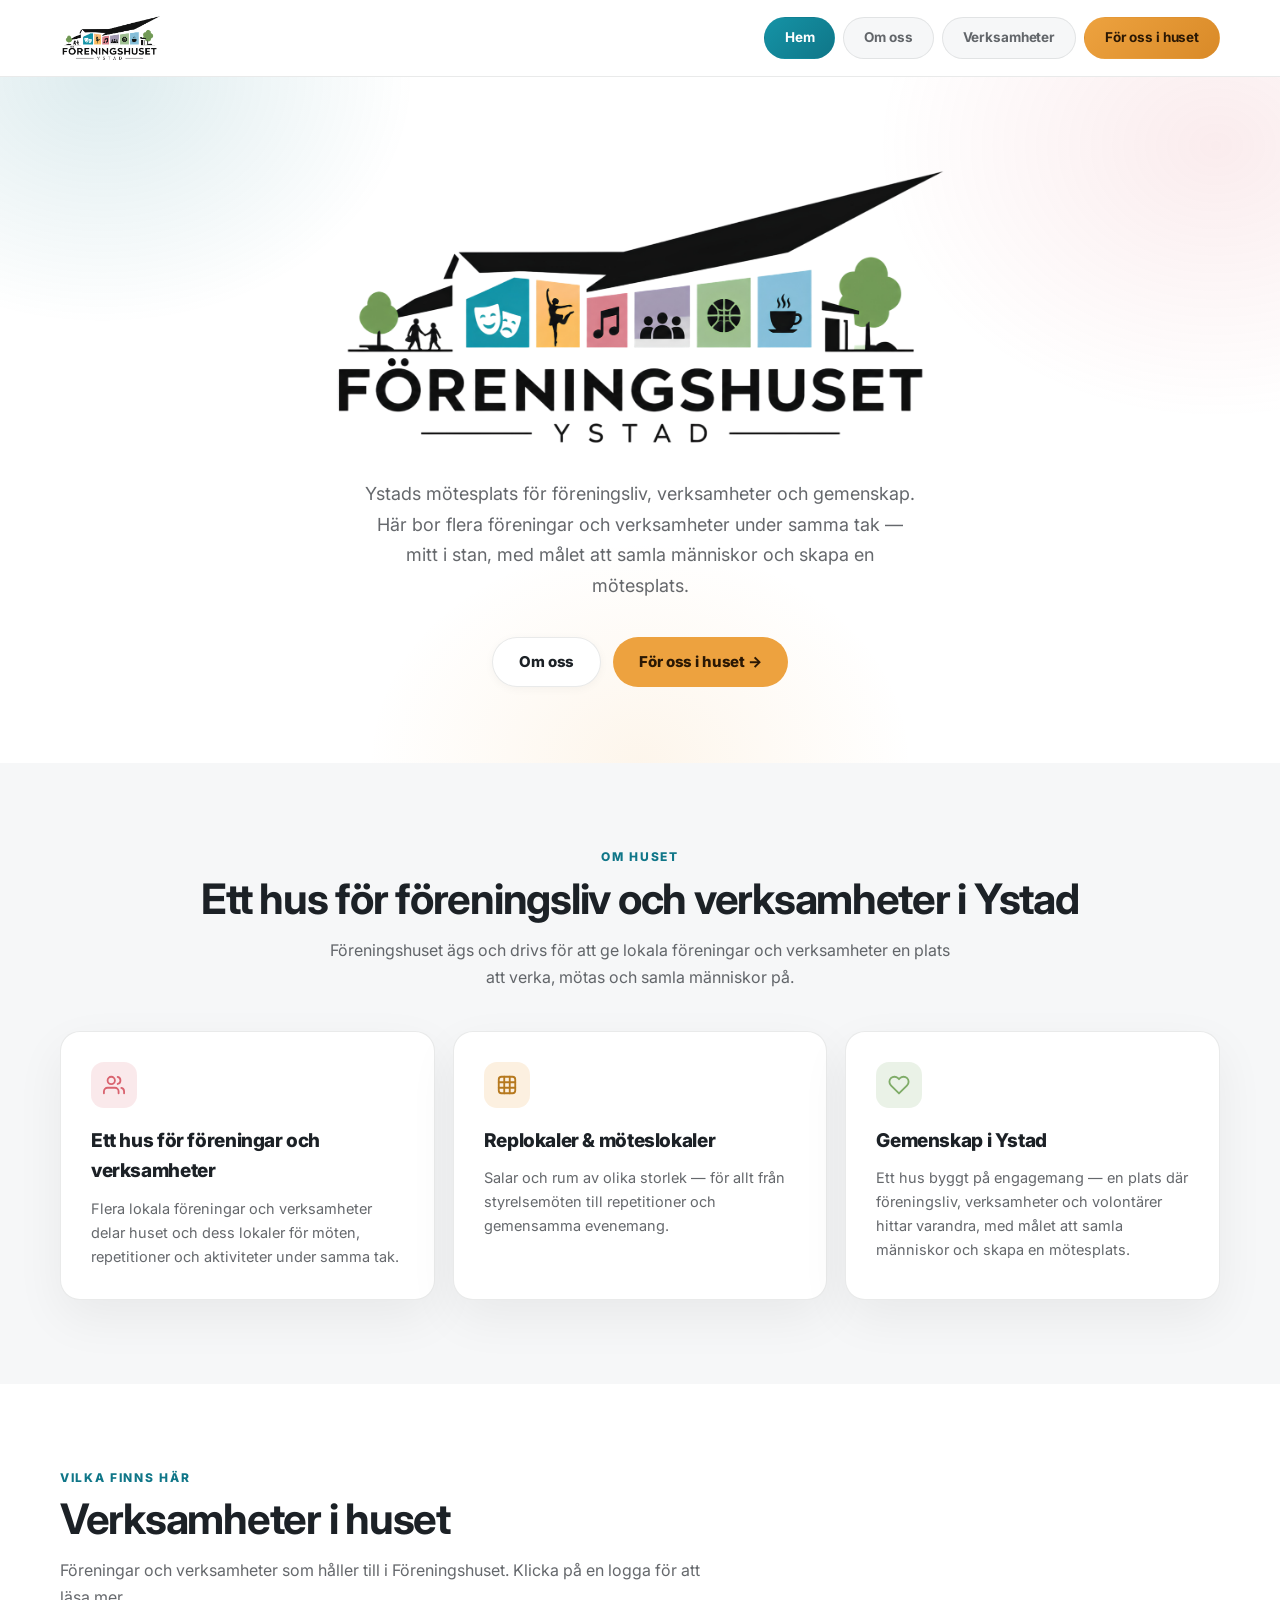
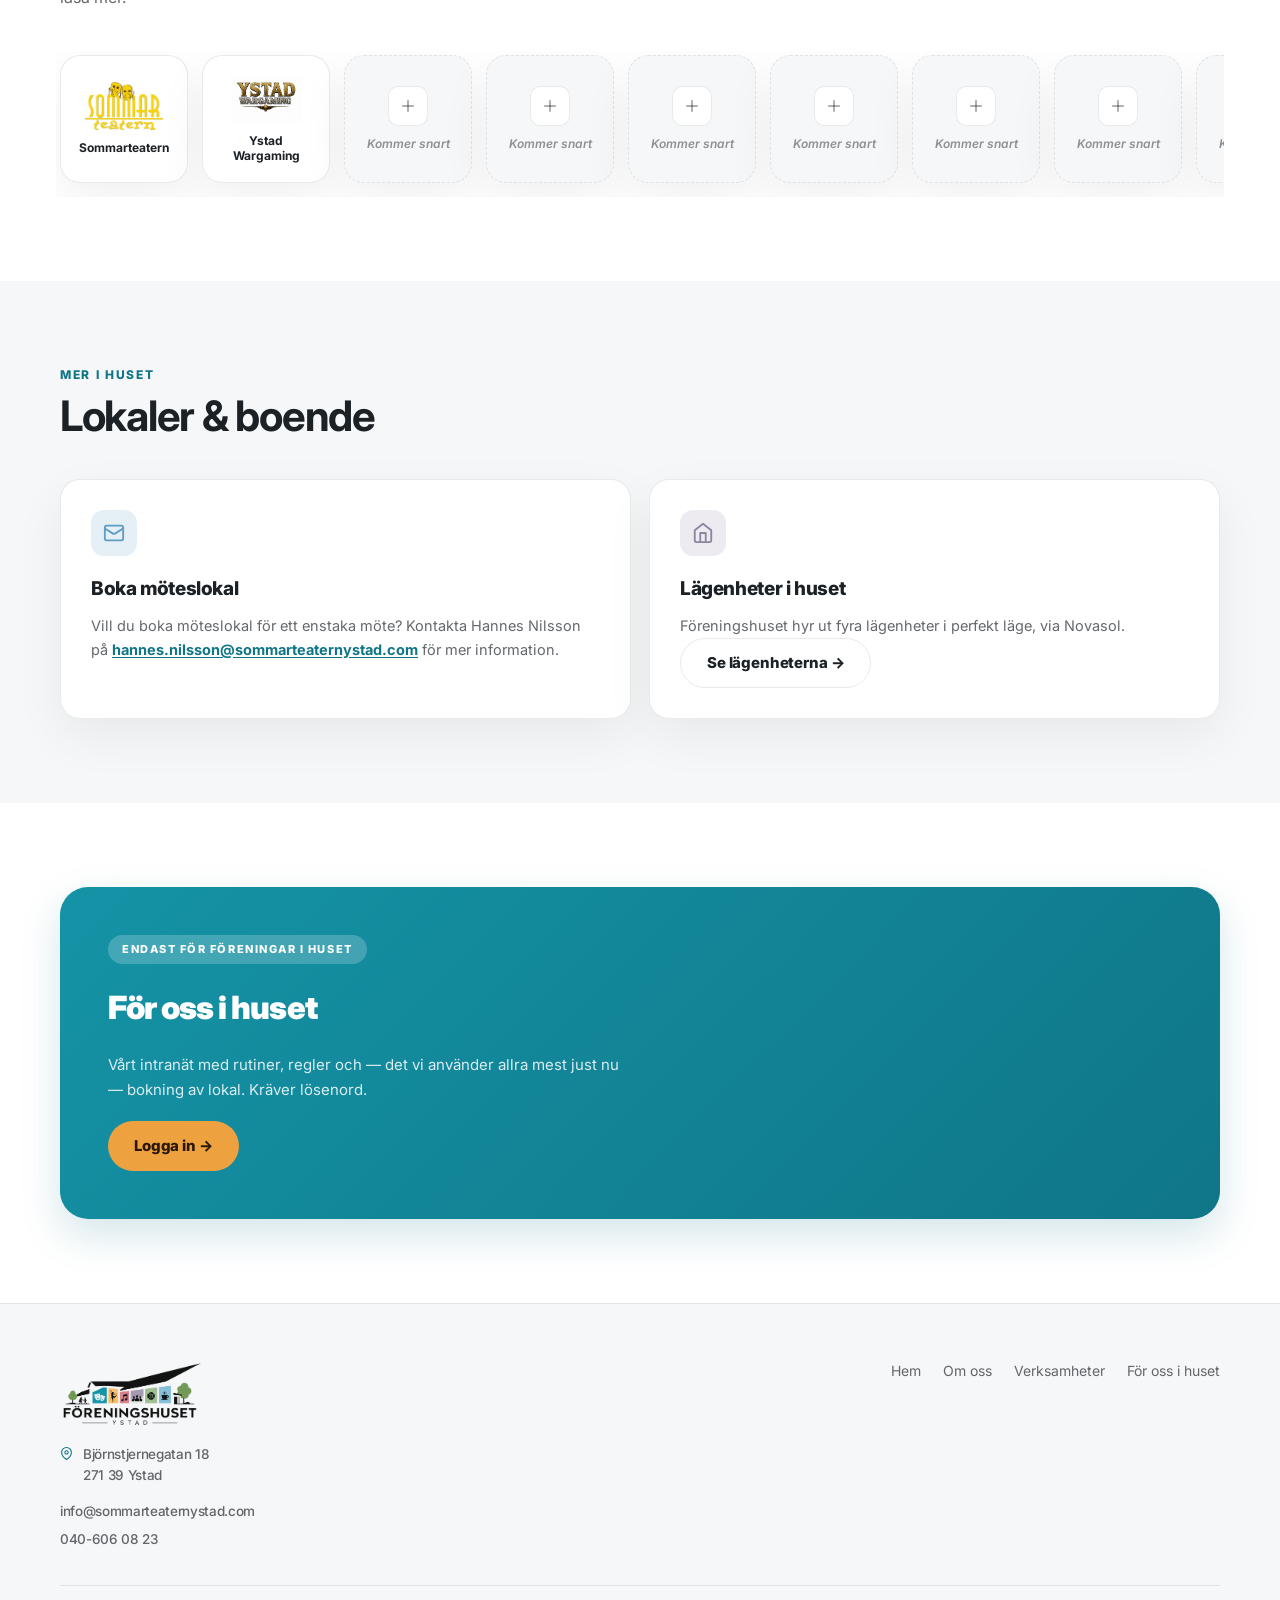
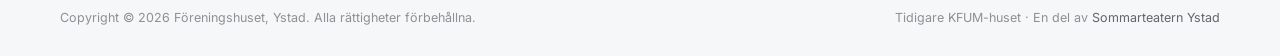
==== index.html @ d7b728ca "Lägg till sektion för möteslokaler och lägenheter på startsidan Ny sektion "Lokaler & boende" direkt" ====
<!DOCTYPE html>
<html lang="sv">
<head>
  <meta charset="UTF-8">
  <meta name="viewport" content="width=device-width, initial-scale=1.0">
  <title>Föreningshuset — Ystad</title>
  <meta name="description" content="Föreningshuset i Ystad — mötesplats för föreningsliv, verksamheter och gemenskap.">
  <link rel="preconnect" href="https://fonts.googleapis.com">
  <link rel="preconnect" href="https://fonts.gstatic.com" crossorigin>
  <link href="https://fonts.googleapis.com/css2?family=Inter:ital,opsz,wght@0,14..32,300..900;1,14..32,300..900&display=swap" rel="stylesheet">
  <link rel="stylesheet" href="css/style.css?v=3">
</head>
<body>

  <!-- ═══ NAV ═══ -->
  <header class="site-nav">
    <div class="container site-nav-inner">
      <a href="/" class="nav-brand">
        <span class="brand-logo-plate"><img src="images/logo.png" alt="Föreningshuset Ystad" class="brand-logo"></span>
      </a>
      <nav class="nav-pills-row" aria-label="Huvudnavigation">
        <a href="/" class="nav-pill is-active">Hem</a>
        <a href="om-oss.html" class="nav-pill">Om oss</a>
        <a href="verksamheter.html" class="nav-pill">Verksamheter</a>
        <a href="for-oss-i-huset.html" class="nav-pill nav-pill--cta">För oss i huset</a>
      </nav>
    </div>
  </header>

  <!-- ═══ HERO ═══ -->
  <section class="hero-section">
    <div class="container hero-content">
      <h1 class="visually-hidden">Föreningshuset Ystad</h1>
      <div class="hero-logo-wrap">
        <img src="images/logo.png" alt="Föreningshuset Ystad" class="hero-logo-img">
      </div>
      <p class="hero-lede">Ystads mötesplats för föreningsliv, verksamheter och gemenskap. Här bor flera föreningar och verksamheter under samma tak — mitt i stan, med målet att samla människor och skapa en mötesplats.</p>
      <div class="hero-actions">
        <a href="om-oss.html" class="btn btn-ghost">Om oss</a>
        <a href="for-oss-i-huset.html" class="btn btn-amber">För oss i huset →</a>
      </div>
    </div>
  </section>

  <!-- ═══ VAD ÄR FÖRENINGSHUSET ═══ -->
  <section class="section on-soft">
    <div class="container">
      <header class="section-head center">
        <p class="section-kicker">Om huset</p>
        <h2>Ett hus för föreningsliv och verksamheter i Ystad</h2>
        <p class="section-lede" style="margin-left:auto; margin-right:auto;">Föreningshuset ägs och drivs för att ge lokala föreningar och verksamheter en plats att verka, mötas och samla människor på.</p>
      </header>

      <div class="card-grid">
        <article class="card">
          <div class="card-icon card-icon--coral">
            <svg width="22" height="22" viewBox="0 0 24 24" fill="none" stroke="currentColor" stroke-width="2" stroke-linecap="round" stroke-linejoin="round" aria-hidden="true"><path d="M17 21v-2a4 4 0 0 0-4-4H5a4 4 0 0 0-4 4v2"/><circle cx="9" cy="7" r="4"/><path d="M23 21v-2a4 4 0 0 0-3-3.87"/><path d="M16 3.13a4 4 0 0 1 0 7.75"/></svg>
          </div>
          <h3>Ett hus för föreningar och verksamheter</h3>
          <p>Flera lokala föreningar och verksamheter delar huset och dess lokaler för möten, repetitioner och aktiviteter under samma tak.</p>
        </article>

        <article class="card">
          <div class="card-icon card-icon--orange">
            <svg width="22" height="22" viewBox="0 0 24 24" fill="none" stroke="currentColor" stroke-width="2" stroke-linecap="round" stroke-linejoin="round" aria-hidden="true"><rect x="3" y="3" width="18" height="18" rx="3"/><path d="M9 3v18M15 3v18M3 9h18M3 15h18"/></svg>
          </div>
          <h3>Replokaler &amp; möteslokaler</h3>
          <p>Salar och rum av olika storlek — för allt från styrelsemöten till repetitioner och gemensamma evenemang.</p>
        </article>

        <article class="card">
          <div class="card-icon card-icon--green">
            <svg width="22" height="22" viewBox="0 0 24 24" fill="none" stroke="currentColor" stroke-width="2" stroke-linecap="round" stroke-linejoin="round" aria-hidden="true"><path d="M20.84 4.61a5.5 5.5 0 0 0-7.78 0L12 5.67l-1.06-1.06a5.5 5.5 0 0 0-7.78 7.78l1.06 1.06L12 21.23l7.78-7.78 1.06-1.06a5.5 5.5 0 0 0 0-7.78z"/></svg>
          </div>
          <h3>Gemenskap i Ystad</h3>
          <p>Ett hus byggt på engagemang — en plats där föreningsliv, verksamheter och volontärer hittar varandra, med målet att samla människor och skapa en mötesplats.</p>
        </article>
      </div>
    </div>
  </section>

  <!-- ═══ VERKSAMHETER I HUSET ═══ -->
  <section class="section">
    <div class="container">
      <header class="section-head">
        <p class="section-kicker">Vilka finns här</p>
        <h2>Verksamheter i huset</h2>
        <p class="section-lede">Föreningar och verksamheter som håller till i Föreningshuset. Klicka på en logga för att läsa mer.</p>
      </header>

      <div class="venue-shelf-scroll">
        <div class="venue-shelf-row">
          <a href="verksamheter.html" class="venue-card">
            <img src="images/venues/sommarteatern.png" alt="Sommarteatern Ystad">
            <span class="venue-card-name">Sommarteatern</span>
          </a>

          <a href="verksamheter.html" class="venue-card">
            <img src="images/venues/ystad-wargaming.jpg" alt="Ystad Wargaming">
            <span class="venue-card-name">Ystad Wargaming</span>
          </a>

        <div class="venue-card venue-card--placeholder" aria-hidden="true">
          <div class="venue-placeholder-icon">
            <svg width="18" height="18" viewBox="0 0 24 24" fill="none" stroke="currentColor" stroke-width="2" stroke-linecap="round" stroke-linejoin="round" aria-hidden="true"><line x1="12" y1="5" x2="12" y2="19"/><line x1="5" y1="12" x2="19" y2="12"/></svg>
          </div>
          <span class="venue-card-name">Kommer snart</span>
        </div>

        <div class="venue-card venue-card--placeholder" aria-hidden="true">
          <div class="venue-placeholder-icon">
            <svg width="18" height="18" viewBox="0 0 24 24" fill="none" stroke="currentColor" stroke-width="2" stroke-linecap="round" stroke-linejoin="round" aria-hidden="true"><line x1="12" y1="5" x2="12" y2="19"/><line x1="5" y1="12" x2="19" y2="12"/></svg>
          </div>
          <span class="venue-card-name">Kommer snart</span>
        </div>

        <div class="venue-card venue-card--placeholder" aria-hidden="true">
          <div class="venue-placeholder-icon">
            <svg width="18" height="18" viewBox="0 0 24 24" fill="none" stroke="currentColor" stroke-width="2" stroke-linecap="round" stroke-linejoin="round" aria-hidden="true"><line x1="12" y1="5" x2="12" y2="19"/><line x1="5" y1="12" x2="19" y2="12"/></svg>
          </div>
          <span class="venue-card-name">Kommer snart</span>
        </div>

        <div class="venue-card venue-card--placeholder" aria-hidden="true">
          <div class="venue-placeholder-icon">
            <svg width="18" height="18" viewBox="0 0 24 24" fill="none" stroke="currentColor" stroke-width="2" stroke-linecap="round" stroke-linejoin="round" aria-hidden="true"><line x1="12" y1="5" x2="12" y2="19"/><line x1="5" y1="12" x2="19" y2="12"/></svg>
          </div>
          <span class="venue-card-name">Kommer snart</span>
        </div>

        <div class="venue-card venue-card--placeholder" aria-hidden="true">
          <div class="venue-placeholder-icon">
            <svg width="18" height="18" viewBox="0 0 24 24" fill="none" stroke="currentColor" stroke-width="2" stroke-linecap="round" stroke-linejoin="round" aria-hidden="true"><line x1="12" y1="5" x2="12" y2="19"/><line x1="5" y1="12" x2="19" y2="12"/></svg>
          </div>
          <span class="venue-card-name">Kommer snart</span>
        </div>

        <div class="venue-card venue-card--placeholder" aria-hidden="true">
          <div class="venue-placeholder-icon">
            <svg width="18" height="18" viewBox="0 0 24 24" fill="none" stroke="currentColor" stroke-width="2" stroke-linecap="round" stroke-linejoin="round" aria-hidden="true"><line x1="12" y1="5" x2="12" y2="19"/><line x1="5" y1="12" x2="19" y2="12"/></svg>
          </div>
          <span class="venue-card-name">Kommer snart</span>
        </div>

        <div class="venue-card venue-card--placeholder" aria-hidden="true">
          <div class="venue-placeholder-icon">
            <svg width="18" height="18" viewBox="0 0 24 24" fill="none" stroke="currentColor" stroke-width="2" stroke-linecap="round" stroke-linejoin="round" aria-hidden="true"><line x1="12" y1="5" x2="12" y2="19"/><line x1="5" y1="12" x2="19" y2="12"/></svg>
          </div>
          <span class="venue-card-name">Kommer snart</span>
        </div>

        <div class="venue-card venue-card--placeholder" aria-hidden="true">
          <div class="venue-placeholder-icon">
            <svg width="18" height="18" viewBox="0 0 24 24" fill="none" stroke="currentColor" stroke-width="2" stroke-linecap="round" stroke-linejoin="round" aria-hidden="true"><line x1="12" y1="5" x2="12" y2="19"/><line x1="5" y1="12" x2="19" y2="12"/></svg>
          </div>
          <span class="venue-card-name">Kommer snart</span>
        </div>

        <div class="venue-card venue-card--placeholder" aria-hidden="true">
          <div class="venue-placeholder-icon">
            <svg width="18" height="18" viewBox="0 0 24 24" fill="none" stroke="currentColor" stroke-width="2" stroke-linecap="round" stroke-linejoin="round" aria-hidden="true"><line x1="12" y1="5" x2="12" y2="19"/><line x1="5" y1="12" x2="19" y2="12"/></svg>
          </div>
          <span class="venue-card-name">Kommer snart</span>
        </div>

        <div class="venue-card venue-card--placeholder" aria-hidden="true">
          <div class="venue-placeholder-icon">
            <svg width="18" height="18" viewBox="0 0 24 24" fill="none" stroke="currentColor" stroke-width="2" stroke-linecap="round" stroke-linejoin="round" aria-hidden="true"><line x1="12" y1="5" x2="12" y2="19"/><line x1="5" y1="12" x2="19" y2="12"/></svg>
          </div>
          <span class="venue-card-name">Kommer snart</span>
        </div>

        <div class="venue-card venue-card--placeholder" aria-hidden="true">
          <div class="venue-placeholder-icon">
            <svg width="18" height="18" viewBox="0 0 24 24" fill="none" stroke="currentColor" stroke-width="2" stroke-linecap="round" stroke-linejoin="round" aria-hidden="true"><line x1="12" y1="5" x2="12" y2="19"/><line x1="5" y1="12" x2="19" y2="12"/></svg>
          </div>
          <span class="venue-card-name">Kommer snart</span>
        </div>

        <div class="venue-card venue-card--placeholder" aria-hidden="true">
          <div class="venue-placeholder-icon">
            <svg width="18" height="18" viewBox="0 0 24 24" fill="none" stroke="currentColor" stroke-width="2" stroke-linecap="round" stroke-linejoin="round" aria-hidden="true"><line x1="12" y1="5" x2="12" y2="19"/><line x1="5" y1="12" x2="19" y2="12"/></svg>
          </div>
          <span class="venue-card-name">Kommer snart</span>
        </div>

        <div class="venue-card venue-card--placeholder" aria-hidden="true">
          <div class="venue-placeholder-icon">
            <svg width="18" height="18" viewBox="0 0 24 24" fill="none" stroke="currentColor" stroke-width="2" stroke-linecap="round" stroke-linejoin="round" aria-hidden="true"><line x1="12" y1="5" x2="12" y2="19"/><line x1="5" y1="12" x2="19" y2="12"/></svg>
          </div>
          <span class="venue-card-name">Kommer snart</span>
        </div>

        <div class="venue-card venue-card--placeholder" aria-hidden="true">
          <div class="venue-placeholder-icon">
            <svg width="18" height="18" viewBox="0 0 24 24" fill="none" stroke="currentColor" stroke-width="2" stroke-linecap="round" stroke-linejoin="round" aria-hidden="true"><line x1="12" y1="5" x2="12" y2="19"/><line x1="5" y1="12" x2="19" y2="12"/></svg>
          </div>
          <span class="venue-card-name">Kommer snart</span>
        </div>

        <div class="venue-card venue-card--placeholder" aria-hidden="true">
          <div class="venue-placeholder-icon">
            <svg width="18" height="18" viewBox="0 0 24 24" fill="none" stroke="currentColor" stroke-width="2" stroke-linecap="round" stroke-linejoin="round" aria-hidden="true"><line x1="12" y1="5" x2="12" y2="19"/><line x1="5" y1="12" x2="19" y2="12"/></svg>
          </div>
          <span class="venue-card-name">Kommer snart</span>
        </div>

        <div class="venue-card venue-card--placeholder" aria-hidden="true">
          <div class="venue-placeholder-icon">
            <svg width="18" height="18" viewBox="0 0 24 24" fill="none" stroke="currentColor" stroke-width="2" stroke-linecap="round" stroke-linejoin="round" aria-hidden="true"><line x1="12" y1="5" x2="12" y2="19"/><line x1="5" y1="12" x2="19" y2="12"/></svg>
          </div>
          <span class="venue-card-name">Kommer snart</span>
        </div>

        <div class="venue-card venue-card--placeholder" aria-hidden="true">
          <div class="venue-placeholder-icon">
            <svg width="18" height="18" viewBox="0 0 24 24" fill="none" stroke="currentColor" stroke-width="2" stroke-linecap="round" stroke-linejoin="round" aria-hidden="true"><line x1="12" y1="5" x2="12" y2="19"/><line x1="5" y1="12" x2="19" y2="12"/></svg>
          </div>
          <span class="venue-card-name">Kommer snart</span>
        </div>

        <div class="venue-card venue-card--placeholder" aria-hidden="true">
          <div class="venue-placeholder-icon">
            <svg width="18" height="18" viewBox="0 0 24 24" fill="none" stroke="currentColor" stroke-width="2" stroke-linecap="round" stroke-linejoin="round" aria-hidden="true"><line x1="12" y1="5" x2="12" y2="19"/><line x1="5" y1="12" x2="19" y2="12"/></svg>
          </div>
          <span class="venue-card-name">Kommer snart</span>
        </div>
        </div>
      </div>
    </div>
  </section>

  <!-- ═══ MÖTESLOKALER & LÄGENHETER ═══ -->
  <section class="section on-soft">
    <div class="container">
      <header class="section-head">
        <p class="section-kicker">Mer i huset</p>
        <h2>Lokaler &amp; boende</h2>
      </header>

      <div class="card-grid-2">
        <article class="card">
          <div class="card-icon card-icon--sky">
            <svg width="22" height="22" viewBox="0 0 24 24" fill="none" stroke="currentColor" stroke-width="2" stroke-linecap="round" stroke-linejoin="round" aria-hidden="true"><rect x="2" y="4" width="20" height="16" rx="2"/><path d="m22 7-8.97 5.7a1.94 1.94 0 0 1-2.06 0L2 7"/></svg>
          </div>
          <h3>Boka möteslokal</h3>
          <p>Vill du boka möteslokal för ett enstaka möte? Kontakta Hannes Nilsson på <a href="mailto:hannes.nilsson@sommarteaternystad.com">hannes.nilsson@sommarteaternystad.com</a> för mer information.</p>
        </article>

        <article class="card">
          <div class="card-icon card-icon--lavender">
            <svg width="22" height="22" viewBox="0 0 24 24" fill="none" stroke="currentColor" stroke-width="2" stroke-linecap="round" stroke-linejoin="round" aria-hidden="true"><path d="m3 9 9-7 9 7v11a2 2 0 0 1-2 2H5a2 2 0 0 1-2-2z"/><polyline points="9 22 9 12 15 12 15 22"/></svg>
          </div>
          <h3>Lägenheter i huset</h3>
          <p>Föreningshuset hyr ut fyra lägenheter i perfekt läge, via Novasol.</p>
          <a href="https://www.novasol.se/semesterhus/ystadsandskog-s11439" target="_blank" rel="noopener" class="btn btn-outline">Se lägenheterna →</a>
        </article>
      </div>
    </div>
  </section>

  <!-- ═══ FÖR OSS I HUSET CTA ═══ -->
  <section class="section">
    <div class="container">
      <article class="feature-tile">
        <span class="feature-tile-tag">Endast för föreningar i huset</span>
        <h3>För oss i huset</h3>
        <p>Vårt intranät med rutiner, regler och — det vi använder allra mest just nu — bokning av lokal. Kräver lösenord.</p>
        <div class="hero-actions" style="justify-content:flex-start;">
          <a href="for-oss-i-huset.html" class="btn btn-amber">Logga in →</a>
        </div>
      </article>
    </div>
  </section>

  <!-- ═══ FOOTER ═══ -->
  <footer class="site-footer">
    <div class="container">
      <div class="footer-top">
        <div class="footer-brand">
          <span class="brand-logo-plate"><img src="images/logo.png" alt="Föreningshuset Ystad" class="brand-logo"></span>
          <address class="footer-address">
            <div class="footer-address-item">
              <svg width="13" height="13" viewBox="0 0 24 24" fill="none" stroke="currentColor" stroke-width="2" stroke-linecap="round" stroke-linejoin="round" aria-hidden="true"><path d="M21 10c0 7-9 13-9 13s-9-6-9-13a9 9 0 0 1 18 0z"/><circle cx="12" cy="10" r="3"/></svg>
              <div>Björnstjernegatan 18<br>271 39 Ystad</div>
            </div>
          </address>
          <div class="footer-contact-info">
            <a href="mailto:info@sommarteaternystad.com">info@sommarteaternystad.com</a>
            <a href="tel:+46406060823">040-606 08 23</a>
          </div>
        </div>
        <nav class="footer-nav" aria-label="Sidfotslänkar">
          <a href="/">Hem</a>
          <a href="om-oss.html">Om oss</a>
          <a href="verksamheter.html">Verksamheter</a>
          <a href="for-oss-i-huset.html">För oss i huset</a>
        </nav>
      </div>
      <div class="footer-bottom">
        <p class="footer-copyright">Copyright &copy; 2026 Föreningshuset, Ystad. Alla rättigheter förbehållna.</p>
        <p class="footer-sub">Tidigare KFUM-huset · En del av <a href="https://sommarteaternystad.com">Sommarteatern Ystad</a></p>
      </div>
    </div>
  </footer>

</body>
</html>
---- css/style.css ----
/* ══════════════════════════════════════════════
   FÖRENINGSHUSET — style.css
   Paletten är hämtad direkt ur loggans ikonrutor
   (teater, dans, musik, folk, basket, kaffe) —
   ljus, luftig bas istället för mörk hero, så
   loggan får vit botten naturligt utan platta.
══════════════════════════════════════════════ */

:root {
  --bg: #ffffff;
  --bg-soft: #f6f7f8;
  --line: rgba(20, 22, 25, 0.09);
  --text: #1c2126;
  --muted: rgba(28, 33, 38, 0.68);
  --muted-2: rgba(28, 33, 38, 0.48);

  /* Brand — ur loggans ikonrutor */
  --primary: #0f7688;        /* teater (teal), djupare för text/knappar */
  --primary-light: #1593a6;  /* teater (teal), som i loggan */
  --primary-soft: rgba(15, 118, 136, 0.10);

  --amber: #eda23f;          /* dans (orange) */
  --amber-light: #f4bf72;

  --coral: #d9636f;          /* musik (korall) */
  --coral-light: #e8828c;

  --lavender: #8d84a1;       /* gemenskap (lila) */
  --green: #7fac68;          /* rörelse (grön) */
  --sky: #5f9dc4;            /* fika (blå) */

  --max: 1160px;
  --radius-lg: 28px;
  --radius-md: 20px;
  --radius-sm: 14px;
  --shadow: 0 18px 50px rgba(0, 0, 0, 0.06);
  --shadow-dark: 0 16px 40px rgba(15, 118, 136, 0.18);
}

*, *::before, *::after {
  box-sizing: border-box;
}

html {
  scroll-behavior: smooth;
}

body {
  margin: 0;
  font-family: 'Inter', -apple-system, BlinkMacSystemFont, 'Helvetica Neue', sans-serif;
  background: var(--bg);
  color: var(--text);
  line-height: 1.6;
  -webkit-font-smoothing: antialiased;
  -moz-osx-font-smoothing: grayscale;
}

a { color: inherit; text-decoration: none; }
img { display: block; max-width: 100%; }

.container {
  width: min(calc(100% - 32px), var(--max));
  margin: 0 auto;
}

.is-hidden { display: none !important; }

.visually-hidden {
  position: absolute; width: 1px; height: 1px; padding: 0; margin: -1px;
  overflow: hidden; clip: rect(0,0,0,0); white-space: nowrap; border: 0;
}

/* ══════════════════════════════════════════════
   TOP NAV — ljus, loggan vilar direkt på den
══════════════════════════════════════════════ */

.site-nav {
  position: sticky;
  top: 0;
  z-index: 50;
  background: rgba(255, 255, 255, 0.92);
  backdrop-filter: blur(14px);
  -webkit-backdrop-filter: blur(14px);
  border-bottom: 1px solid var(--line);
}

.site-nav-inner {
  display: flex;
  align-items: center;
  justify-content: space-between;
  gap: 20px;
  min-height: 76px;
  padding: 10px 0;
}

.nav-brand {
  display: flex;
  align-items: center;
  gap: 10px;
  font-weight: 800;
  font-size: 17px;
  letter-spacing: -0.02em;
  color: var(--text);
  flex-shrink: 0;
}

.nav-brand svg { flex-shrink: 0; color: var(--primary); }

/* Loggan vilar direkt på den ljusa navbaren — ingen platta behövs.
   Klassen finns kvar i HTML men görs osynlig här av flit. */
.brand-logo-plate {
  display: inline-flex;
  align-items: center;
  background: transparent;
  padding: 0;
  flex-shrink: 0;
}

.brand-logo {
  display: block;
  height: 48px;
  width: auto;
}

.nav-brand-tag {
  font-size: 10px;
  font-weight: 700;
  letter-spacing: 0.10em;
  text-transform: uppercase;
  color: var(--muted-2);
}

.nav-brand small {
  display: block;
  font-size: 10px;
  font-weight: 600;
  letter-spacing: 0.10em;
  text-transform: uppercase;
  color: var(--muted-2);
  margin-top: 1px;
}

.nav-pills-row {
  display: flex;
  flex-wrap: wrap;
  gap: 8px;
  justify-content: flex-end;
}

.nav-pill {
  display: inline-flex;
  align-items: center;
  gap: 8px;
  min-height: 42px;
  padding: 0 20px;
  border-radius: 999px;
  background: var(--bg-soft);
  border: 1px solid var(--line);
  color: var(--muted);
  font-size: 13.5px;
  font-weight: 700;
  letter-spacing: -0.01em;
  transition: background 0.2s, border-color 0.2s, transform 0.18s, box-shadow 0.18s, color 0.2s;
  white-space: nowrap;
}

.nav-pill:hover {
  background: #ececee;
  transform: translateY(-2px);
  color: var(--text);
}

.nav-pill.is-active {
  background: linear-gradient(135deg, var(--primary-light) 0%, var(--primary) 100%);
  border-color: transparent;
  color: #fff;
}

.nav-pill--cta {
  background: linear-gradient(135deg, var(--amber) 0%, #d98a28 100%);
  border-color: transparent;
  color: #2b1804;
}

.nav-pill--cta:hover {
  background: linear-gradient(135deg, var(--amber-light) 0%, var(--amber) 100%);
  color: #2b1804;
}

.nav-pill--ghost {
  background: transparent;
  border-color: var(--line);
  color: var(--muted-2);
}

@media (max-width: 720px) {
  .site-nav-inner { flex-wrap: wrap; min-height: unset; padding: 14px 0; gap: 12px; }
  .nav-pills-row { width: 100%; justify-content: flex-start; }
  .nav-pill { min-height: 36px; padding: 0 14px; font-size: 12.5px; }
  .brand-logo { height: 38px; }
}

/* ══════════════════════════════════════════════
   HERO — ljus, med mjuka färgklickar i loggans toner
══════════════════════════════════════════════ */

.hero-section {
  position: relative;
  padding: 80px 0 76px;
  background: var(--bg);
  overflow: hidden;
}

.hero-section::before {
  content: '';
  position: absolute;
  inset: 0;
  background:
    radial-gradient(480px 380px at 8% 0%, rgba(15, 118, 136, 0.14) 0%, transparent 65%),
    radial-gradient(520px 420px at 95% 10%, rgba(217, 99, 111, 0.12) 0%, transparent 65%),
    radial-gradient(420px 340px at 50% 100%, rgba(237, 162, 63, 0.10) 0%, transparent 65%);
  pointer-events: none;
}

.hero-content {
  position: relative;
  z-index: 2;
  text-align: center;
  max-width: 720px;
  margin: 0 auto;
}

.hero-logo-wrap {
  margin: 0 auto 22px;
  display: flex;
  justify-content: center;
}

.hero-logo-img {
  height: clamp(140px, 24vw, 300px);
  width: auto;
}

.hero-icon {
  width: 76px;
  height: 76px;
  margin: 0 auto 26px;
  border-radius: 22px;
  background: linear-gradient(135deg, var(--primary-light) 0%, var(--primary) 100%);
  display: flex;
  align-items: center;
  justify-content: center;
  box-shadow: 0 14px 40px rgba(15, 118, 136, 0.30), inset 0 1px 0 rgba(255,255,255,0.18);
}

.hero-kicker {
  display: block;
  font-size: 13px;
  font-weight: 700;
  letter-spacing: 0.14em;
  text-transform: uppercase;
  color: var(--coral);
  margin-bottom: 16px;
}

.hero-title {
  font-size: clamp(38px, 6vw, 64px);
  font-weight: 900;
  letter-spacing: -0.035em;
  line-height: 1.02;
  color: var(--text);
  margin: 0 0 18px;
}

.hero-lede {
  font-size: clamp(15px, 1.6vw, 18px);
  color: var(--muted);
  line-height: 1.7;
  max-width: 560px;
  margin: 0 auto 36px;
}

.hero-actions {
  display: flex;
  flex-wrap: wrap;
  gap: 12px;
  justify-content: center;
}

/* ══════════════════════════════════════════════
   SECTIONS
══════════════════════════════════════════════ */

.section { padding: 84px 0; }
.section.tight { padding: 56px 0; }
.section-head { margin-bottom: 40px; }
.section-head.center { text-align: center; }

.section-kicker {
  margin: 0 0 10px;
  text-transform: uppercase;
  letter-spacing: 0.14em;
  font-size: 12px;
  font-weight: 800;
  color: var(--primary);
}

h2 {
  margin: 0 0 12px;
  font-size: clamp(28px, 3.6vw, 42px);
  line-height: 1.05;
  letter-spacing: -0.03em;
  color: var(--text);
}

.section-lede {
  color: var(--muted);
  font-size: 16px;
  max-width: 640px;
  line-height: 1.7;
}

.section.on-soft { background: var(--bg-soft); }

/* ══════════════════════════════════════════════
   VERKSAMHETSHYLLA (startsidan)
══════════════════════════════════════════════ */

.venue-shelf-scroll {
  overflow-x: auto;
  padding-bottom: 10px;
  margin: 0 -4px;
}

.venue-shelf-row {
  display: flex;
  gap: 14px;
  padding: 4px;
}

.venue-card {
  flex: 0 0 128px;
  background: #fff;
  border: 1px solid var(--line);
  border-radius: var(--radius-md);
  padding: 18px 14px;
  display: flex;
  flex-direction: column;
  align-items: center;
  justify-content: center;
  text-align: center;
  gap: 10px;
  box-shadow: var(--shadow);
  transition: transform 0.2s ease, box-shadow 0.2s ease;
  min-height: 128px;
}

.venue-card:hover {
  transform: translateY(-4px);
  box-shadow: 0 20px 50px rgba(0, 0, 0, 0.10);
}

.venue-card img {
  max-height: 48px;
  width: auto;
  max-width: 100%;
}

.venue-card-name {
  font-size: 12px;
  font-weight: 700;
  color: var(--text);
  line-height: 1.3;
}

.venue-card--placeholder {
  border-style: dashed;
  background: var(--bg-soft);
  cursor: default;
}

.venue-card--placeholder:hover {
  transform: none;
  box-shadow: none;
}

.venue-placeholder-icon {
  width: 40px;
  height: 40px;
  border-radius: 10px;
  background: #fff;
  border: 1px solid var(--line);
  display: flex;
  align-items: center;
  justify-content: center;
  color: var(--muted-2);
}

.venue-card--placeholder .venue-card-name {
  color: var(--muted-2);
  font-weight: 600;
  font-style: italic;
}

/* Fullständiga verksamhetskort (verksamheter.html) */
.venue-full-card {
  display: flex;
  gap: 28px;
  align-items: center;
  background: #fff;
  border: 1px solid var(--line);
  border-radius: var(--radius-lg);
  padding: 32px;
  box-shadow: var(--shadow);
  margin-bottom: 20px;
}

.venue-full-logo {
  flex: 0 0 140px;
  display: flex;
  align-items: center;
  justify-content: center;
}

.venue-full-logo img {
  max-width: 140px;
  max-height: 90px;
  width: auto;
}

.venue-full-body h3 {
  margin: 0 0 8px;
  font-size: 21px;
  font-weight: 800;
  letter-spacing: -0.02em;
}

.venue-full-body p {
  margin: 0 0 16px;
  font-size: 14.5px;
  color: var(--muted);
  line-height: 1.65;
}

@media (max-width: 640px) {
  .venue-full-card { flex-direction: column; align-items: flex-start; padding: 24px; }
  .venue-full-logo { flex: none; }
}

/* ══════════════════════════════════════════════
   CARDS / BENTO
══════════════════════════════════════════════ */

.card-grid {
  display: grid;
  grid-template-columns: repeat(3, 1fr);
  gap: 18px;
}

.card-grid-2 {
  display: grid;
  grid-template-columns: 1fr 1fr;
  gap: 18px;
}
.card-grid > .card,
.card-grid-2 > .card { min-width: 0; }
@media (max-width: 640px) {
  .card-grid-2 { grid-template-columns: 1fr; }
}

.card {
  background: #fff;
  border: 1px solid var(--line);
  border-radius: var(--radius-md);
  padding: 30px;
  box-shadow: var(--shadow);
  transition: transform 0.2s ease, box-shadow 0.2s ease;
}

.card:hover {
  transform: translateY(-4px);
  box-shadow: 0 20px 50px rgba(0,0,0,0.10);
}

.card-icon {
  width: 46px;
  height: 46px;
  border-radius: 13px;
  background: var(--primary-soft);
  color: var(--primary);
  display: flex;
  align-items: center;
  justify-content: center;
  margin-bottom: 18px;
}

.card-icon--orange { background: rgba(237, 162, 63, 0.16); color: #b6791f; }
.card-icon--coral { background: rgba(217, 99, 111, 0.14); color: var(--coral); }
.card-icon--lavender { background: rgba(141, 132, 161, 0.16); color: var(--lavender); }
.card-icon--green { background: rgba(127, 172, 104, 0.16); color: var(--green); }
.card-icon--sky { background: rgba(95, 157, 196, 0.16); color: var(--sky); }

.card h3 {
  margin: 0 0 10px;
  font-size: 19px;
  font-weight: 800;
  letter-spacing: -0.02em;
}

.card p {
  margin: 0;
  font-size: 14.5px;
  color: var(--muted);
  line-height: 1.65;
}
.card p a { color: var(--primary); font-weight: 700; text-decoration: underline; text-underline-offset: 2px; overflow-wrap: break-word; }

/* Färgstark feature-platta (för oss i huset / boka lokal) */
.feature-tile {
  border-radius: var(--radius-lg);
  overflow: hidden;
  position: relative;
  background: linear-gradient(135deg, var(--primary-light) 0%, var(--primary) 100%);
  padding: 48px;
  display: flex;
  flex-direction: column;
  gap: 18px;
  box-shadow: var(--shadow-dark);
}

.feature-tile-tag {
  display: inline-flex;
  width: fit-content;
  font-size: 11px;
  font-weight: 800;
  text-transform: uppercase;
  letter-spacing: 0.14em;
  color: #fff;
  background: rgba(255,255,255,0.20);
  padding: 6px 14px;
  border-radius: 999px;
}

.feature-tile h3 {
  margin: 0;
  font-size: clamp(24px, 3vw, 32px);
  font-weight: 900;
  letter-spacing: -0.03em;
  color: #fff;
}

.feature-tile p {
  margin: 0;
  color: rgba(255,255,255,0.85);
  font-size: 15px;
  line-height: 1.7;
  max-width: 520px;
}

/* ══════════════════════════════════════════════
   BUTTONS
══════════════════════════════════════════════ */

.btn {
  display: inline-flex;
  align-items: center;
  justify-content: center;
  gap: 8px;
  min-height: 50px;
  padding: 0 26px;
  border-radius: 999px;
  font-size: 15px;
  font-weight: 800;
  letter-spacing: -0.01em;
  transition: background 0.2s, transform 0.18s, box-shadow 0.18s;
  cursor: pointer;
  border: none;
  white-space: nowrap;
  font-family: inherit;
}

.btn-amber {
  background: var(--amber);
  color: #2b1804;
}
.btn-amber:hover {
  background: var(--amber-light);
  transform: translateY(-2px);
  box-shadow: 0 8px 24px rgba(237, 162, 63, 0.40);
}

.btn-blue {
  background: var(--primary);
  color: #fff;
}
.btn-blue:hover {
  background: var(--primary-light);
  transform: translateY(-2px);
  box-shadow: 0 8px 24px rgba(15, 118, 136, 0.35);
}

.btn-ghost {
  background: #fff;
  border: 1.5px solid var(--line);
  color: var(--text);
  box-shadow: 0 2px 10px rgba(0,0,0,0.04);
}
.btn-ghost:hover {
  border-color: var(--primary);
  color: var(--primary);
  transform: translateY(-2px);
}

.btn-outline {
  background: transparent;
  border: 1.5px solid var(--line);
  color: var(--text);
}
.btn-outline:hover {
  border-color: var(--primary);
  color: var(--primary);
}

.btn-block { width: 100%; }

/* ══════════════════════════════════════════════
   FORMS (password gate + booking)
══════════════════════════════════════════════ */

.auth-wrap {
  min-height: calc(100vh - 76px);
  display: flex;
  align-items: center;
  justify-content: center;
  padding: 60px 16px;
  background:
    radial-gradient(480px 380px at 10% 0%, rgba(15, 118, 136, 0.10) 0%, transparent 65%),
    radial-gradient(480px 380px at 90% 100%, rgba(217, 99, 111, 0.10) 0%, transparent 65%),
    var(--bg-soft);
}

.auth-card {
  width: 100%;
  max-width: 420px;
  background: #fff;
  border: 1px solid var(--line);
  border-radius: var(--radius-lg);
  padding: 44px 38px;
  box-shadow: var(--shadow);
  text-align: center;
}

.auth-icon {
  width: 60px;
  height: 60px;
  margin: 0 auto 22px;
  border-radius: 18px;
  background: linear-gradient(135deg, var(--primary-light) 0%, var(--primary) 100%);
  display: flex;
  align-items: center;
  justify-content: center;
  box-shadow: 0 14px 34px rgba(15, 118, 136, 0.35);
}

.auth-card h1 {
  font-size: 24px;
  font-weight: 900;
  letter-spacing: -0.02em;
  color: var(--text);
  margin: 0 0 8px;
}

.auth-card p.auth-lede {
  color: var(--muted);
  font-size: 14px;
  line-height: 1.6;
  margin: 0 0 28px;
}

.field {
  text-align: left;
  margin-bottom: 16px;
}

.field label {
  display: block;
  font-size: 12.5px;
  font-weight: 700;
  color: var(--muted-2);
  margin-bottom: 8px;
  text-transform: uppercase;
  letter-spacing: 0.06em;
}

.field input,
.field select,
.field textarea {
  width: 100%;
  min-height: 48px;
  padding: 0 16px;
  border-radius: 12px;
  border: 1.5px solid var(--line);
  background: var(--bg-soft);
  color: var(--text);
  font-size: 15px;
  font-family: inherit;
  transition: border-color 0.2s, background 0.2s;
}

.field textarea {
  padding: 12px 16px;
  min-height: 96px;
  resize: vertical;
}

.field input::placeholder,
.field textarea::placeholder { color: var(--muted-2); }

.field input:focus,
.field select:focus,
.field textarea:focus {
  outline: none;
  border-color: var(--primary);
  background: #fff;
}

.field select option { background: #fff; color: var(--text); }

.auth-error {
  display: none;
  background: rgba(217, 99, 111, 0.12);
  border: 1px solid rgba(217, 99, 111, 0.30);
  color: #a83e4a;
  font-size: 13.5px;
  font-weight: 600;
  padding: 10px 14px;
  border-radius: 10px;
  margin-bottom: 18px;
  text-align: left;
}

.auth-error.show { display: block; }

.auth-back {
  display: block;
  margin-top: 22px;
  font-size: 13.5px;
  color: var(--muted-2);
  transition: color 0.2s;
}
.auth-back:hover { color: var(--text); }

/* ══════════════════════════════════════════════
   LOKAL-VISARE (rums-kort)
══════════════════════════════════════════════ */

.room-card p.room-placeholder {
  font-size: 13px;
  color: var(--muted-2);
  font-style: italic;
}

.room-card {
  cursor: pointer;
  transition: transform 0.2s ease, box-shadow 0.2s ease, border-color 0.2s ease, background 0.2s ease;
}

.room-card:hover {
  border-color: var(--primary);
}

.room-card:focus-visible {
  outline: 2px solid var(--primary);
  outline-offset: 2px;
}

.room-card.is-selected {
  border-color: var(--primary);
  background: var(--primary-soft);
  box-shadow: 0 0 0 2px var(--primary), var(--shadow);
}

.room-card .room-meta {
  font-size: 12.5px;
  font-weight: 700;
  color: var(--primary);
  margin: -4px 0 10px;
}

.room-card p:not(.room-meta):not(.room-placeholder) {
  font-size: 14px;
}

/* ══════════════════════════════════════════════
   EGEN KALENDERVISARE (boka lokal)
══════════════════════════════════════════════ */

.fh-cal {
  background: #fff;
  border: 1px solid var(--line);
  border-radius: var(--radius-lg);
  box-shadow: var(--shadow);
  padding: 22px;
}

.fh-cal-toolbar {
  display: flex;
  align-items: center;
  justify-content: space-between;
  gap: 12px;
  margin-bottom: 14px;
  flex-wrap: wrap;
}

.fh-cal-toolbar-nav {
  display: flex;
  align-items: center;
  gap: 8px;
}

.fh-cal-nav-btn {
  width: 36px;
  height: 36px;
  border-radius: 10px;
  border: 1px solid var(--line);
  background: var(--bg-soft);
  display: flex;
  align-items: center;
  justify-content: center;
  color: var(--text);
  cursor: pointer;
  transition: background 0.2s;
  font-family: inherit;
  font-size: 16px;
}
.fh-cal-nav-btn:hover { background: #ececee; }

.fh-cal-range {
  font-weight: 800;
  font-size: 15px;
  letter-spacing: -0.01em;
  min-width: 150px;
}

.fh-cal-today-btn {
  font-size: 12.5px;
  font-weight: 700;
  padding: 8px 16px;
  border-radius: 999px;
  border: 1px solid var(--line);
  background: #fff;
  color: var(--primary);
  cursor: pointer;
  transition: background 0.2s;
  font-family: inherit;
}
.fh-cal-today-btn:hover { background: var(--bg-soft); }

.fh-cal-status {
  font-size: 13px;
  color: var(--muted-2);
  margin-bottom: 10px;
  min-height: 18px;
}
.fh-cal-status.is-error { color: #a83e4a; }

.fh-cal-scroll {
  overflow-x: auto;
  padding-bottom: 4px;
}

.fh-cal-table { min-width: 720px; }

.fh-cal-header-row {
  display: grid;
  grid-template-columns: 48px repeat(7, 1fr);
}

.fh-cal-day-head {
  padding: 6px 4px 10px;
  text-align: center;
  border-bottom: 2px solid var(--line);
}
.fh-cal-day-head.is-today { color: var(--primary); }

.fh-cal-day-name {
  display: block;
  font-size: 11px;
  font-weight: 700;
  text-transform: uppercase;
  letter-spacing: 0.06em;
  color: var(--muted-2);
}
.fh-cal-day-head.is-today .fh-cal-day-name { color: var(--primary); }

.fh-cal-day-num {
  display: block;
  font-size: 17px;
  font-weight: 800;
  margin-top: 2px;
}

.fh-cal-body {
  display: grid;
  grid-template-columns: 48px repeat(7, 1fr);
}

.fh-cal-hour-label {
  font-size: 10.5px;
  color: var(--muted-2);
  text-align: right;
  padding-right: 8px;
  box-sizing: border-box;
  transform: translateY(-6px);
}

.fh-cal-day-col {
  position: relative;
  border-left: 1px solid var(--line);
}

.fh-cal-hour-cell {
  border-bottom: 1px solid var(--line);
  box-sizing: border-box;
  cursor: pointer;
  transition: background 0.15s;
}
.fh-cal-hour-cell:hover { background: var(--primary-soft); }

.fh-cal-event {
  position: absolute;
  left: 3px;
  right: 3px;
  border-radius: 8px;
  background: linear-gradient(135deg, var(--primary-light), var(--primary));
  color: #fff;
  padding: 4px 6px;
  font-size: 11px;
  line-height: 1.25;
  overflow: hidden;
  box-shadow: 0 2px 8px rgba(15, 118, 136, 0.25);
  display: flex;
  flex-direction: column;
  gap: 1px;
  pointer-events: none;
}

.fh-cal-event--allday {
  background: linear-gradient(135deg, var(--amber-light), var(--amber));
  color: #2b1804;
}

.fh-cal-event--unsure {
  background: linear-gradient(135deg, #9a9a96, #7b7b77);
  outline: 1px dashed rgba(255, 255, 255, 0.6);
  outline-offset: -3px;
}

.fh-cal-event-title {
  font-weight: 800;
  white-space: normal;
  overflow-wrap: break-word;
  word-break: break-word;
}
.fh-cal-event-loc {
  opacity: 0.85;
  white-space: normal;
  overflow-wrap: break-word;
  word-break: break-word;
  font-size: 10px;
}
.fh-cal-event-time { opacity: 0.75; font-size: 10px; }

.fh-cal-pick-note {
  display: none;
  margin-top: 14px;
  font-size: 13px;
  font-weight: 700;
  color: var(--primary);
  background: var(--primary-soft);
  border: 1px solid rgba(15, 118, 136, 0.18);
  padding: 10px 14px;
  border-radius: 12px;
}
.fh-cal-pick-note.show { display: block; }

.fh-cal-legend {
  margin-top: 14px;
  font-size: 12.5px;
  color: var(--muted-2);
}

@media (max-width: 640px) {
  .fh-cal { padding: 12px; }

  /* Hela veckan ska synas utan sidledsscroll — hellre litet och
     tätt än att gömma dagar bakom en scrollbar. Detaljer i varje
     bokning är sekundärt på mobil; att se ATT något är bokat
     räcker för överblicken. */
  .fh-cal-scroll { overflow-x: hidden; }
  .fh-cal-table { min-width: 0; width: 100%; }

  .fh-cal-header-row,
  .fh-cal-body {
    grid-template-columns: 20px repeat(7, 1fr);
  }

  .fh-cal-day-head { padding: 4px 1px 6px; }
  .fh-cal-day-name { font-size: 8px; letter-spacing: 0.02em; }
  .fh-cal-day-num { font-size: 12px; }

  .fh-cal-hour-label { font-size: 7px; padding-right: 2px; }

  .fh-cal-event {
    left: 1px;
    right: 1px;
    border-radius: 4px;
    padding: 2px 2px;
    font-size: 7.5px;
  }
  .fh-cal-event-loc,
  .fh-cal-event-time { display: none; }

  .fh-cal-range { font-size: 13px; min-width: 0; }
  .fh-cal-today-btn { padding: 6px 12px; font-size: 11.5px; }
}

/* Panel-kort — samma yta som används av Uppdrag, Praktiskt, Rutiner och Regler
   så att de sektionerna ser enhetliga och lugna ut. */
.panel-card {
  background: #fff;
  border: 1px solid var(--line);
  border-radius: var(--radius-md);
  padding: 30px;
  box-shadow: var(--shadow);
}
.panel-card > h3 {
  margin: 0 0 10px;
  font-size: 19px;
  font-weight: 800;
  letter-spacing: -0.02em;
  color: var(--text);
}
.panel-card > p {
  margin: 0 0 20px;
  font-size: 14.5px;
  color: var(--muted);
  line-height: 1.65;
}

/* Flera panel-kort under varandra i en sektion (Rutiner, Regler, fler tillkommer) */
.card-stack {
  display: flex;
  flex-direction: column;
  gap: 20px;
}

/* Praktiskt — genvägar som långa rader med egen symbol, alltid var sin rad
   (fler genvägar läggs till på samma sätt framöver). */
.practical-buttons { display: flex; flex-direction: column; gap: 10px; }

.action-btn {
  display: flex;
  align-items: center;
  gap: 14px;
  width: 100%;
  background: #fff;
  border: 1.5px solid var(--line);
  border-radius: var(--radius-sm);
  padding: 14px 18px;
  font-family: inherit;
  font-size: 15px;
  font-weight: 700;
  color: var(--text);
  text-decoration: none;
  text-align: left;
  cursor: pointer;
  box-shadow: var(--shadow);
  transition: border-color 0.2s, transform 0.2s, box-shadow 0.2s;
}
.action-btn:hover {
  border-color: var(--primary);
  transform: translateY(-2px);
  box-shadow: var(--shadow-dark);
}

.action-btn-icon {
  flex-shrink: 0;
  width: 40px;
  height: 40px;
  border-radius: 11px;
  display: flex;
  align-items: center;
  justify-content: center;
  background: var(--primary-soft);
  color: var(--primary);
}
.action-btn-icon--amber { background: rgba(237, 162, 63, 0.16); color: #b6791f; }
.action-btn-icon--coral { background: rgba(217, 99, 111, 0.14); color: var(--coral); }
.action-btn-icon--danger { background: rgba(192, 57, 43, 0.12); color: #c0392b; }

.action-btn-label { flex: 1; }
.action-btn-arrow { flex-shrink: 0; color: var(--muted-2); font-weight: 800; }
.action-btn:hover .action-btn-arrow { color: var(--primary); }

/* Felanmälan — popup */
.fh-modal-overlay {
  display: none;
  position: fixed;
  inset: 0;
  background: rgba(20, 22, 25, 0.55);
  z-index: 300;
  align-items: flex-start;
  justify-content: center;
  padding: 40px 20px;
  overflow-y: auto;
}
.fh-modal-overlay.is-open { display: flex; }

.fh-modal {
  background: #fff;
  border-radius: var(--radius-lg);
  padding: 36px;
  max-width: 560px;
  width: 100%;
  position: relative;
  box-shadow: var(--shadow-dark);
}

.fh-modal-title { margin: 0 0 6px; font-size: 26px; }

.fh-modal-close {
  position: absolute;
  top: 18px;
  right: 18px;
  width: 36px;
  height: 36px;
  border-radius: 50%;
  border: 1px solid var(--line);
  background: #fff;
  cursor: pointer;
  display: flex;
  align-items: center;
  justify-content: center;
  color: var(--muted-2);
  transition: background 0.15s, color 0.15s;
}
.fh-modal-close:hover { background: var(--bg-soft); color: var(--text); }

@media (max-width: 480px) {
  .fh-modal { padding: 26px; }
}

/* Formulärkort */
.form-card {
  background: #fff;
  border: 1px solid var(--line);
  border-radius: var(--radius-lg);
  padding: 40px;
  box-shadow: var(--shadow);
}

.form-card .field label { color: var(--muted-2); }

.form-card .field input,
.form-card .field select,
.form-card .field textarea {
  border: 1.5px solid var(--line);
  background: var(--bg-soft);
  color: var(--text);
}

.form-card .field input::placeholder,
.form-card .field textarea::placeholder { color: var(--muted-2); }

.form-card .field input:focus,
.form-card .field select:focus,
.form-card .field textarea:focus {
  border-color: var(--primary);
  background: #fff;
}

.form-card .field select option { background: #fff; color: var(--text); }

/* Panel som bara syns när motsvarande uppdrag klickas i uppdragslistan */
.task-submit-panel {
  display: none;
  animation: fhTaskPanelIn 0.35s ease;
}
.task-submit-panel.is-visible { display: block; }

@keyframes fhTaskPanelIn {
  from { opacity: 0; transform: translateY(-8px); }
  to { opacity: 1; transform: translateY(0); }
}

.form-row {
  display: grid;
  grid-template-columns: 1fr 1fr;
  gap: 16px;
}

.form-note {
  font-size: 13px;
  color: var(--muted-2);
  margin-top: 18px;
  line-height: 1.6;
}

.form-success {
  display: none;
  background: var(--primary-soft);
  border: 1px solid rgba(15, 118, 136, 0.25);
  color: var(--primary);
  font-weight: 700;
  font-size: 14px;
  padding: 14px 18px;
  border-radius: 12px;
  margin-bottom: 20px;
}
.form-success.show { display: block; }

/* ══════════════════════════════════════════════
   SÄKERHET / BRAND — medvetet avvikande färgsättning
   (röd/orange) så säkerhetsinfo aldrig kan förväxlas
   med vanligt varumärkesinnehåll.
══════════════════════════════════════════════ */

.safety-callouts {
  display: grid;
  grid-template-columns: 1fr 1fr;
  gap: 14px;
  margin-bottom: 28px;
}

.safety-callout {
  background: var(--bg-soft);
  border: 1px solid var(--line);
  border-radius: var(--radius-sm);
  padding: 16px 18px;
}

.safety-callout--urgent {
  background: rgba(192, 57, 43, 0.06);
  border-color: rgba(192, 57, 43, 0.25);
}

.safety-callout-label {
  display: block;
  font-size: 11px;
  font-weight: 800;
  text-transform: uppercase;
  letter-spacing: 0.10em;
  color: var(--muted-2);
  margin-bottom: 6px;
}

.safety-callout--urgent .safety-callout-label { color: #c0392b; }

.safety-callout p {
  margin: 0;
  font-size: 14.5px;
  font-weight: 700;
  line-height: 1.5;
}

.safety-contacts {
  background: var(--bg-soft);
  border-radius: var(--radius-sm);
  padding: 20px 22px;
  margin-bottom: 28px;
}

.safety-contacts-title {
  margin: 0 0 14px;
  font-weight: 800;
  font-size: 14.5px;
}

.safety-contact-list {
  list-style: none;
  margin: 0 0 12px;
  padding: 0;
  display: flex;
  flex-direction: column;
  gap: 8px;
}

.safety-contact-list li {
  display: flex;
  align-items: center;
  gap: 12px;
  background: #fff;
  border: 1px solid var(--line);
  border-radius: 10px;
  padding: 10px 14px;
}

.safety-contact-list li.is-empty {
  border-style: dashed;
  background: transparent;
}

.safety-contact-num {
  flex-shrink: 0;
  width: 24px;
  height: 24px;
  border-radius: 999px;
  background: #c0392b;
  color: #fff;
  font-size: 12px;
  font-weight: 800;
  display: flex;
  align-items: center;
  justify-content: center;
}

.safety-contact-list li.is-empty .safety-contact-num {
  background: var(--line);
  color: var(--muted-2);
}

.safety-contact-name {
  flex: 1;
  font-weight: 700;
  font-size: 14px;
}

.safety-contact-list li.is-empty .safety-contact-name {
  color: var(--muted-2);
  font-style: italic;
  font-weight: 500;
}

.safety-contact-list li a {
  font-weight: 800;
  font-size: 14px;
  color: #c0392b;
}

.safety-contacts-note {
  margin: 0;
  font-size: 12.5px;
  color: var(--muted-2);
}

.safety-scenarios {
  display: flex;
  flex-direction: column;
  gap: 16px;
  margin-bottom: 28px;
}

.safety-scenario {
  border-radius: var(--radius-sm);
  padding: 20px 22px;
  border-left: 4px solid var(--line);
  background: var(--bg-soft);
}

.safety-scenario--danger { border-left-color: #c0392b; }
.safety-scenario--warning { border-left-color: var(--amber); }
.safety-scenario--neutral { border-left-color: var(--muted-2); }

.safety-scenario h3 {
  margin: 0 0 12px;
  font-size: 16.5px;
  font-weight: 800;
}

.safety-scenario ul {
  margin: 0;
  padding-left: 20px;
  display: flex;
  flex-direction: column;
  gap: 8px;
}

.safety-scenario li {
  font-size: 14px;
  line-height: 1.6;
  color: var(--muted);
}

.safety-extra {
  border-top: 1px solid var(--line);
  padding-top: 24px;
  margin-bottom: 28px;
}

.safety-extra h3 {
  margin: 0 0 12px;
  font-size: 16.5px;
  font-weight: 800;
}

.safety-extra ul {
  margin: 0;
  padding-left: 20px;
  display: flex;
  flex-direction: column;
  gap: 8px;
}

.safety-extra li {
  font-size: 14px;
  line-height: 1.6;
  color: var(--muted);
}

/* Fälls in/ut — bara titel + ingress syns tills man öppnar */
.safety-details { margin-top: 4px; }

.safety-summary {
  list-style: none;
  cursor: pointer;
  display: inline-flex;
  align-items: center;
  gap: 8px;
  font-weight: 800;
  font-size: 14px;
  color: #c0392b;
  padding: 12px 20px;
  background: rgba(192, 57, 43, 0.08);
  border: 1px solid rgba(192, 57, 43, 0.20);
  border-radius: 999px;
  transition: background 0.2s;
}
.safety-summary:hover { background: rgba(192, 57, 43, 0.14); }
.safety-summary::-webkit-details-marker { display: none; }
.safety-summary::marker { content: ''; }

.safety-summary .show-when-open { display: none; }
details[open] .safety-summary .show-when-open { display: inline; }
details[open] .safety-summary .show-when-closed { display: none; }

.safety-summary-chevron { transition: transform 0.2s; flex-shrink: 0; }
details[open] .safety-summary-chevron { transform: rotate(180deg); }

.safety-details-content { padding-top: 28px; }

@media (max-width: 640px) {
  .safety-box { padding: 22px; }
  .safety-callouts { grid-template-columns: 1fr; }
}

/* ══════════════════════════════════════════════
   MINA SIDOR (per förening — nycklar, uppdrag, förslag)
══════════════════════════════════════════════ */

/* Nyheter */
.news-box {
  background: #fff;
  border: 1px solid var(--line);
  border-radius: var(--radius-lg);
  padding: 30px 32px;
  box-shadow: var(--shadow);
}

.news-box-header { margin-bottom: 14px; }
.news-box-header .section-kicker { margin-bottom: 2px; }
.news-box-header h2 { margin: 0; font-size: 24px; }

.news-list {
  display: flex;
  flex-direction: column;
  gap: 8px;
}

.news-item {
  border: 1px solid var(--line);
  border-radius: var(--radius-sm);
  padding: 0 16px;
  transition: background 0.2s, border-color 0.2s;
}
.news-item[open] { background: var(--bg-soft); border-color: var(--primary); }

.news-item-summary {
  display: flex;
  align-items: center;
  justify-content: space-between;
  gap: 12px;
  padding: 13px 0;
  cursor: pointer;
  list-style: none;
}
.news-item-summary::-webkit-details-marker { display: none; }
.news-item-summary::marker { content: ''; }

.news-item-title { font-weight: 700; font-size: 14.5px; color: var(--text); }
.news-item-date { font-size: 12px; color: var(--muted-2); margin-top: 2px; }

.news-item-chevron { flex-shrink: 0; color: var(--muted-2); transition: transform 0.2s; }
.news-item[open] .news-item-chevron { transform: rotate(180deg); color: var(--primary); }

.news-item-body {
  padding: 0 0 18px;
  font-size: 14px;
  line-height: 1.7;
  color: var(--muted);
  white-space: pre-line;
}

.keycount-card {
  display: flex;
  align-items: center;
  gap: 22px;
  background: linear-gradient(135deg, var(--amber-light) 0%, var(--amber) 100%);
  border-radius: var(--radius-lg);
  padding: 28px 32px;
  color: #2b1804;
  box-shadow: var(--shadow-dark);
  margin-bottom: 20px;
}

.keycount-number {
  font-size: 44px;
  font-weight: 900;
  line-height: 1;
  letter-spacing: -0.02em;
}

.keycount-label {
  font-size: 13px;
  font-weight: 700;
  text-transform: uppercase;
  letter-spacing: 0.08em;
  opacity: 0.75;
}

.task-list {
  display: flex;
  flex-direction: column;
  gap: 10px;
}

.task-item {
  display: flex;
  align-items: flex-start;
  gap: 14px;
  background: #fff;
  border: 1px solid var(--line);
  border-radius: var(--radius-sm);
  padding: 16px 18px;
  cursor: pointer;
  box-shadow: var(--shadow);
  transition: border-color 0.2s, background 0.2s, transform 0.2s, box-shadow 0.2s;
}
.task-item:hover {
  border-color: var(--primary);
  transform: translateY(-2px);
  box-shadow: var(--shadow-dark);
}

.task-item.is-done {
  background: var(--primary-soft);
  border-color: rgba(15, 118, 136, 0.25);
}

.task-checkbox {
  flex-shrink: 0;
  width: 22px;
  height: 22px;
  border-radius: 6px;
  border: 2px solid var(--line);
  background: #fff;
  display: flex;
  align-items: center;
  justify-content: center;
  margin-top: 2px;
  transition: background 0.15s, border-color 0.15s;
}

.task-item.is-done .task-checkbox {
  background: var(--primary);
  border-color: var(--primary);
}

.task-checkbox svg { opacity: 0; transition: opacity 0.15s; color: #fff; }
.task-item.is-done .task-checkbox svg { opacity: 1; }

.task-body { flex: 1; }

.task-title {
  font-weight: 700;
  font-size: 14.5px;
  color: var(--text);
}
.task-item.is-done .task-title { text-decoration: line-through; opacity: 0.65; }

.task-meta {
  font-size: 12px;
  color: var(--muted-2);
  margin-top: 3px;
}

/* Felanmälan */
.fault-list-heading {
  font-size: 17px;
  font-weight: 800;
  color: var(--text);
  margin: 4px 0 14px;
}

.fault-group-heading {
  font-size: 12px;
  font-weight: 800;
  text-transform: uppercase;
  letter-spacing: 0.07em;
  color: var(--muted-2);
}

.fault-group-list {
  display: flex;
  flex-direction: column;
  gap: 10px;
}

.fault-item {
  display: flex;
  flex-direction: column;
  gap: 6px;
  background: #fff;
  border: 1px solid var(--line);
  border-radius: var(--radius-sm);
  padding: 16px 18px;
  box-shadow: var(--shadow);
}

.fault-item-top {
  display: flex;
  justify-content: space-between;
  align-items: flex-start;
  gap: 12px;
}

.fault-text {
  font-weight: 700;
  font-size: 14.5px;
  color: var(--text);
}

.fault-date {
  font-size: 12px;
  color: var(--muted-2);
}
.fault-date a { color: var(--primary); font-weight: 600; }

.fault-status {
  flex-shrink: 0;
  font-size: 10.5px;
  font-weight: 800;
  text-transform: uppercase;
  letter-spacing: 0.06em;
  padding: 5px 11px;
  border-radius: 999px;
  white-space: nowrap;
}

.fault-status--ny { background: var(--sky); color: #fff; }
.fault-status--pagaende { background: var(--amber); color: #2b1804; }
.fault-status--lost { background: var(--green); color: #fff; }

.submit-status {
  display: none;
  background: var(--primary-soft);
  border: 1px solid rgba(15, 118, 136, 0.25);
  color: var(--primary);
  font-weight: 700;
  font-size: 14px;
  padding: 14px 18px;
  border-radius: 12px;
  margin-bottom: 20px;
}
.submit-status.show { display: block; }

/* ══════════════════════════════════════════════
   INTRANET LIST STYLES
══════════════════════════════════════════════ */

.rule-list {
  display: flex;
  flex-direction: column;
  gap: 14px;
}

.rule-item {
  display: flex;
  gap: 16px;
  background: #fff;
  border: 1px solid var(--line);
  border-radius: var(--radius-sm);
  padding: 20px 22px;
}

.rule-item .num {
  flex-shrink: 0;
  width: 32px;
  height: 32px;
  border-radius: 10px;
  background: var(--primary-soft);
  color: var(--primary);
  font-weight: 800;
  font-size: 13px;
  display: flex;
  align-items: center;
  justify-content: center;
}

.rule-item h4 {
  margin: 0 0 4px;
  font-size: 15.5px;
  font-weight: 800;
}

.rule-item p {
  margin: 0;
  font-size: 14px;
  color: var(--muted);
  line-height: 1.6;
}

.placeholder-note {
  display: inline-flex;
  align-items: center;
  gap: 8px;
  font-size: 12.5px;
  font-weight: 700;
  color: var(--muted-2);
  background: var(--bg-soft);
  border: 1px dashed var(--line);
  padding: 8px 14px;
  border-radius: 999px;
  margin-bottom: 28px;
}

/* ══════════════════════════════════════════════
   FOOTER — ljus, avgränsad med en linje
══════════════════════════════════════════════ */

.site-footer {
  background: var(--bg-soft);
  color: var(--text);
  padding: 56px 0 28px;
  border-top: 1px solid var(--line);
}

.footer-top {
  display: flex;
  flex-wrap: wrap;
  justify-content: space-between;
  gap: 30px;
  padding-bottom: 34px;
  border-bottom: 1px solid var(--line);
}

.footer-brand {
  display: flex;
  flex-direction: column;
  align-items: flex-start;
  gap: 16px;
  font-size: 17px;
  font-weight: 800;
  letter-spacing: -0.02em;
  max-width: 320px;
}

.footer-brand .brand-logo-plate {
  padding: 0;
  box-shadow: none;
}

.footer-brand .brand-logo {
  height: 68px;
}

.footer-brand small {
  display: block;
  font-size: 12px;
  font-weight: 500;
  color: var(--muted-2);
  margin-top: 2px;
}

.footer-address {
  font-style: normal;
  margin: 0;
}

.footer-address-item {
  display: flex;
  gap: 10px;
  align-items: flex-start;
  font-size: 13.5px;
  font-weight: 500;
  color: var(--muted);
  line-height: 1.55;
}

.footer-address-item svg {
  flex-shrink: 0;
  margin-top: 3px;
  color: var(--primary);
}

.footer-contact-info {
  margin: 0;
  font-size: 13.5px;
  font-weight: 500;
  color: var(--muted);
  display: flex;
  flex-direction: column;
  gap: 6px;
}

.footer-contact-info a {
  color: var(--muted);
  transition: color 0.2s;
}
.footer-contact-info a:hover { color: var(--primary); }

.footer-nav {
  display: flex;
  flex-wrap: wrap;
  gap: 22px;
}

.footer-nav a {
  font-size: 14px;
  color: var(--muted);
  transition: color 0.2s;
}
.footer-nav a:hover { color: var(--primary); }

.footer-bottom {
  padding-top: 22px;
  display: flex;
  flex-wrap: wrap;
  gap: 10px;
  justify-content: space-between;
  align-items: center;
}

.footer-copyright {
  font-size: 12.5px;
  color: var(--muted-2);
  margin: 0;
}

.footer-sub {
  font-size: 12.5px;
  color: var(--muted-2);
  margin: 0;
}

.footer-sub a { color: var(--muted); }
.footer-sub a:hover { color: var(--primary); }

/* ══════════════════════════════════════════════
   RESPONSIVE
══════════════════════════════════════════════ */

@media (max-width: 900px) {
  .card-grid { grid-template-columns: 1fr 1fr; }
  .form-row { grid-template-columns: 1fr; }
}

@media (max-width: 640px) {
  .hero-section { padding: 56px 0 48px; }
  .section { padding: 56px 0; }
  .card-grid { grid-template-columns: 1fr; }
  .feature-tile { padding: 32px 26px; }
  .auth-card { padding: 34px 26px; }
  .form-card { padding: 26px; }
  .footer-top { flex-direction: column; }
}
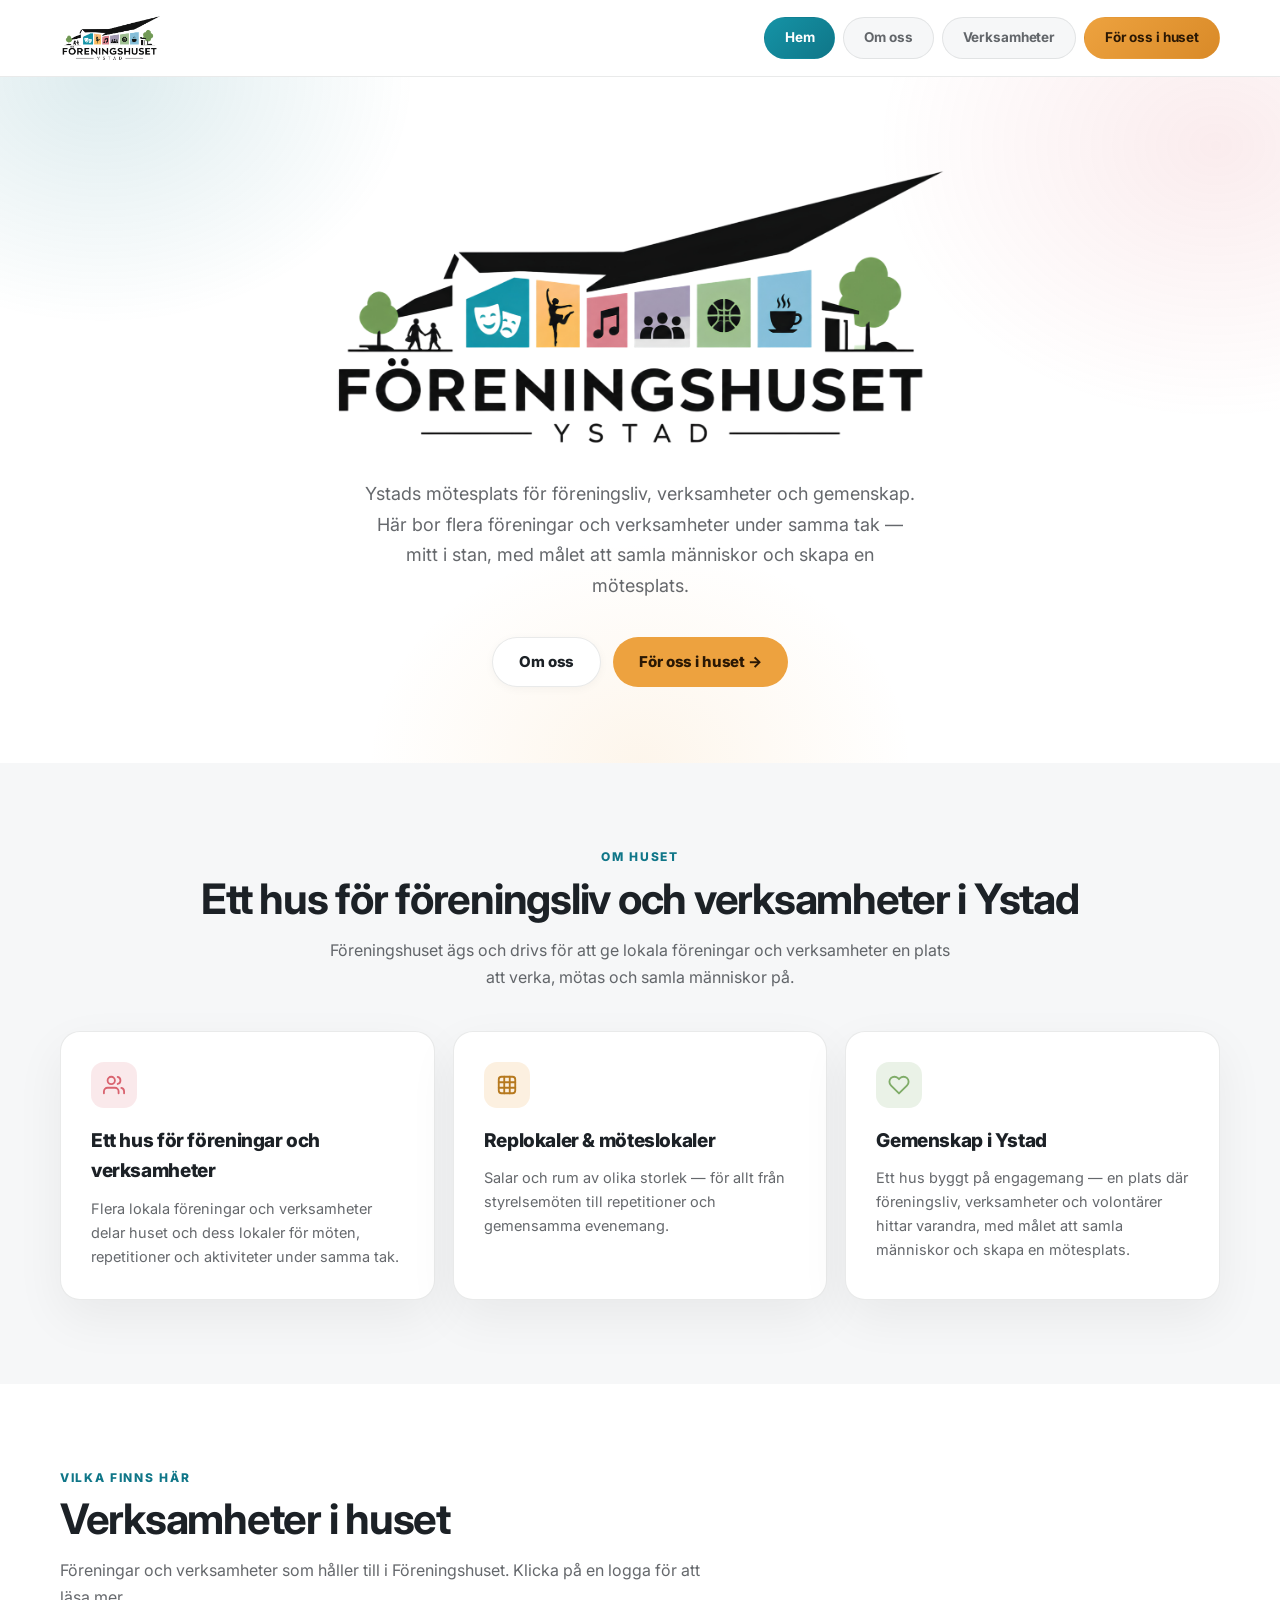
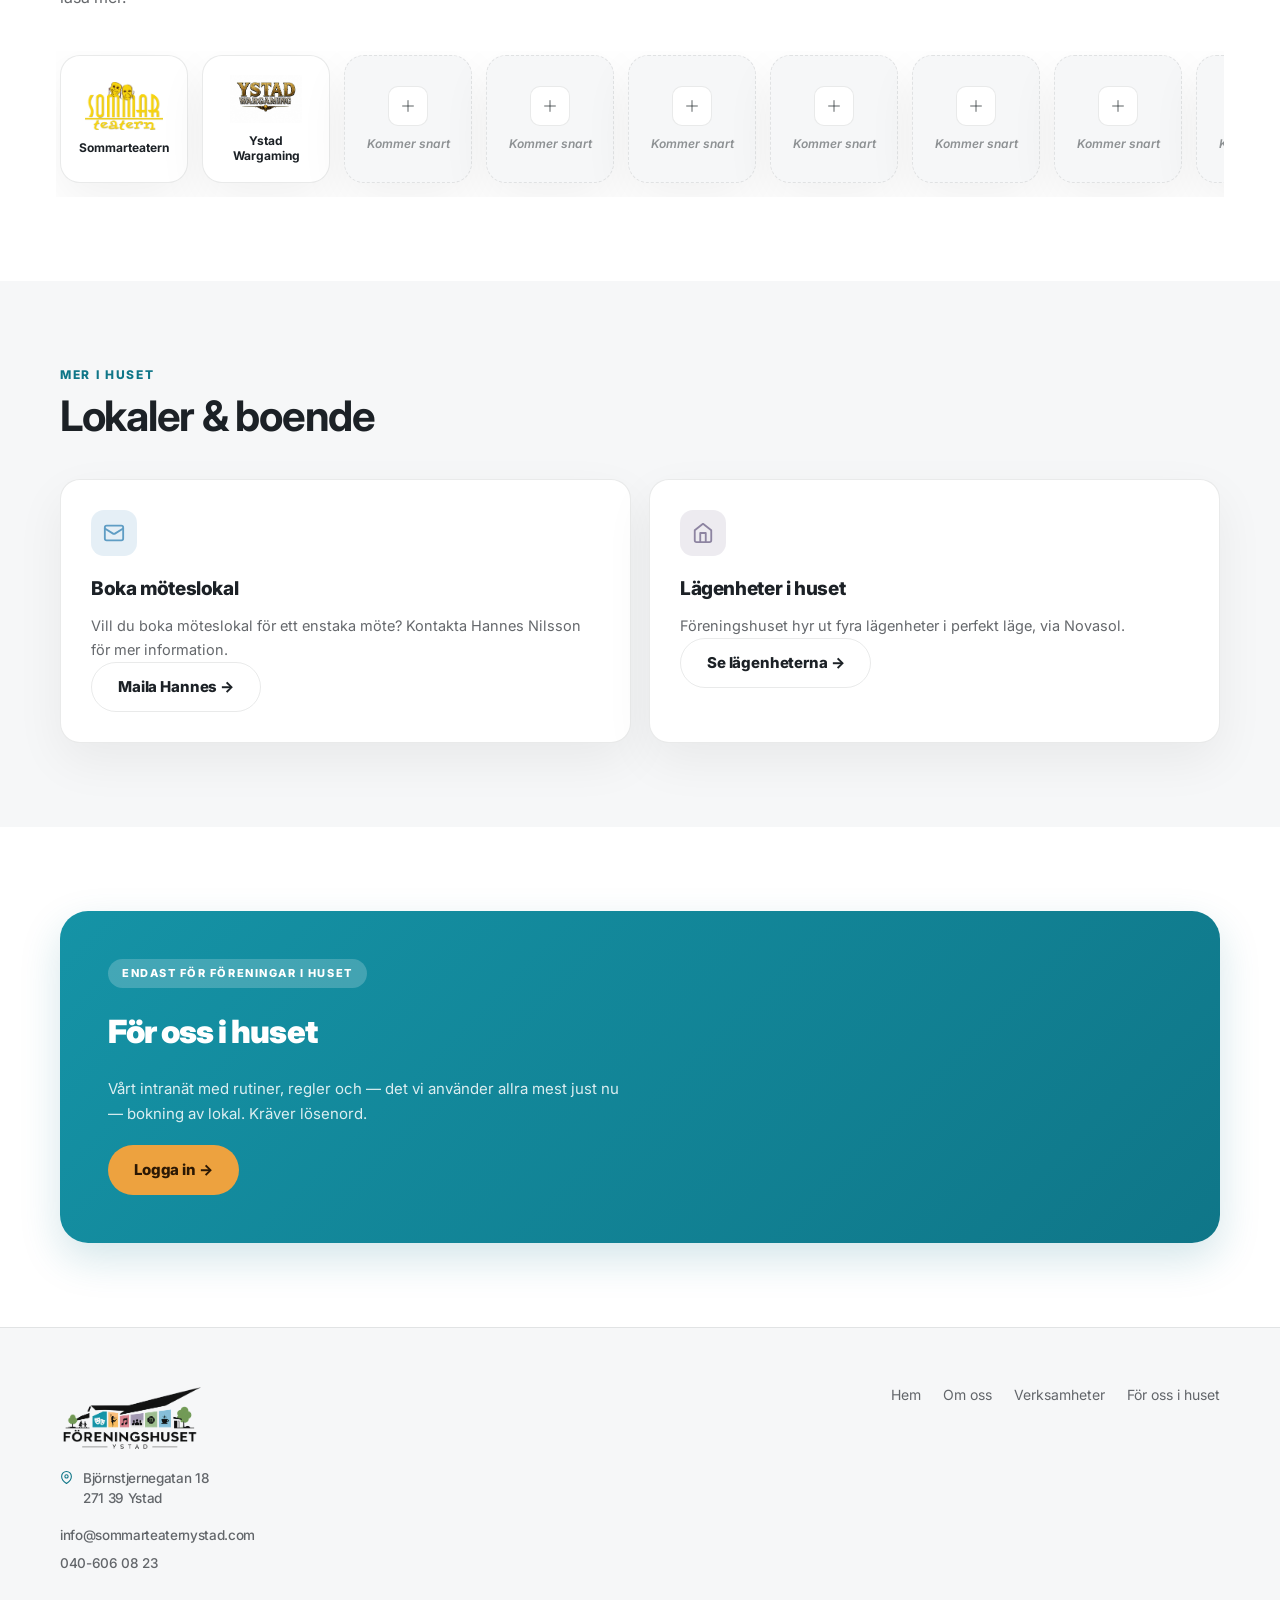
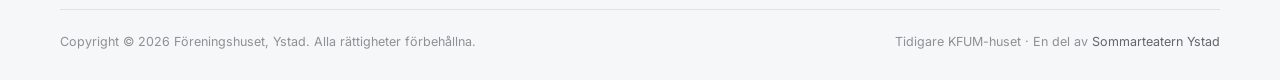
==== commit 6e854c5f: "Gör mailen till en knapp + höj CSS-cacheversion till v=4 "Maila Hannes"-knappen matchar nu samma for" ====
--- a/index.html
+++ b/index.html
@@ -8,7 +8,7 @@
   <link rel="preconnect" href="https://fonts.googleapis.com">
   <link rel="preconnect" href="https://fonts.gstatic.com" crossorigin>
   <link href="https://fonts.googleapis.com/css2?family=Inter:ital,opsz,wght@0,14..32,300..900;1,14..32,300..900&display=swap" rel="stylesheet">
-  <link rel="stylesheet" href="css/style.css?v=3">
+  <link rel="stylesheet" href="css/style.css?v=4">
 </head>
 <body>
 
@@ -244,7 +244,8 @@
             <svg width="22" height="22" viewBox="0 0 24 24" fill="none" stroke="currentColor" stroke-width="2" stroke-linecap="round" stroke-linejoin="round" aria-hidden="true"><rect x="2" y="4" width="20" height="16" rx="2"/><path d="m22 7-8.97 5.7a1.94 1.94 0 0 1-2.06 0L2 7"/></svg>
           </div>
           <h3>Boka möteslokal</h3>
-          <p>Vill du boka möteslokal för ett enstaka möte? Kontakta Hannes Nilsson på <a href="mailto:hannes.nilsson@sommarteaternystad.com">hannes.nilsson@sommarteaternystad.com</a> för mer information.</p>
+          <p>Vill du boka möteslokal för ett enstaka möte? Kontakta Hannes Nilsson för mer information.</p>
+          <a href="mailto:hannes.nilsson@sommarteaternystad.com" class="btn btn-outline">Maila Hannes →</a>
         </article>
 
         <article class="card">
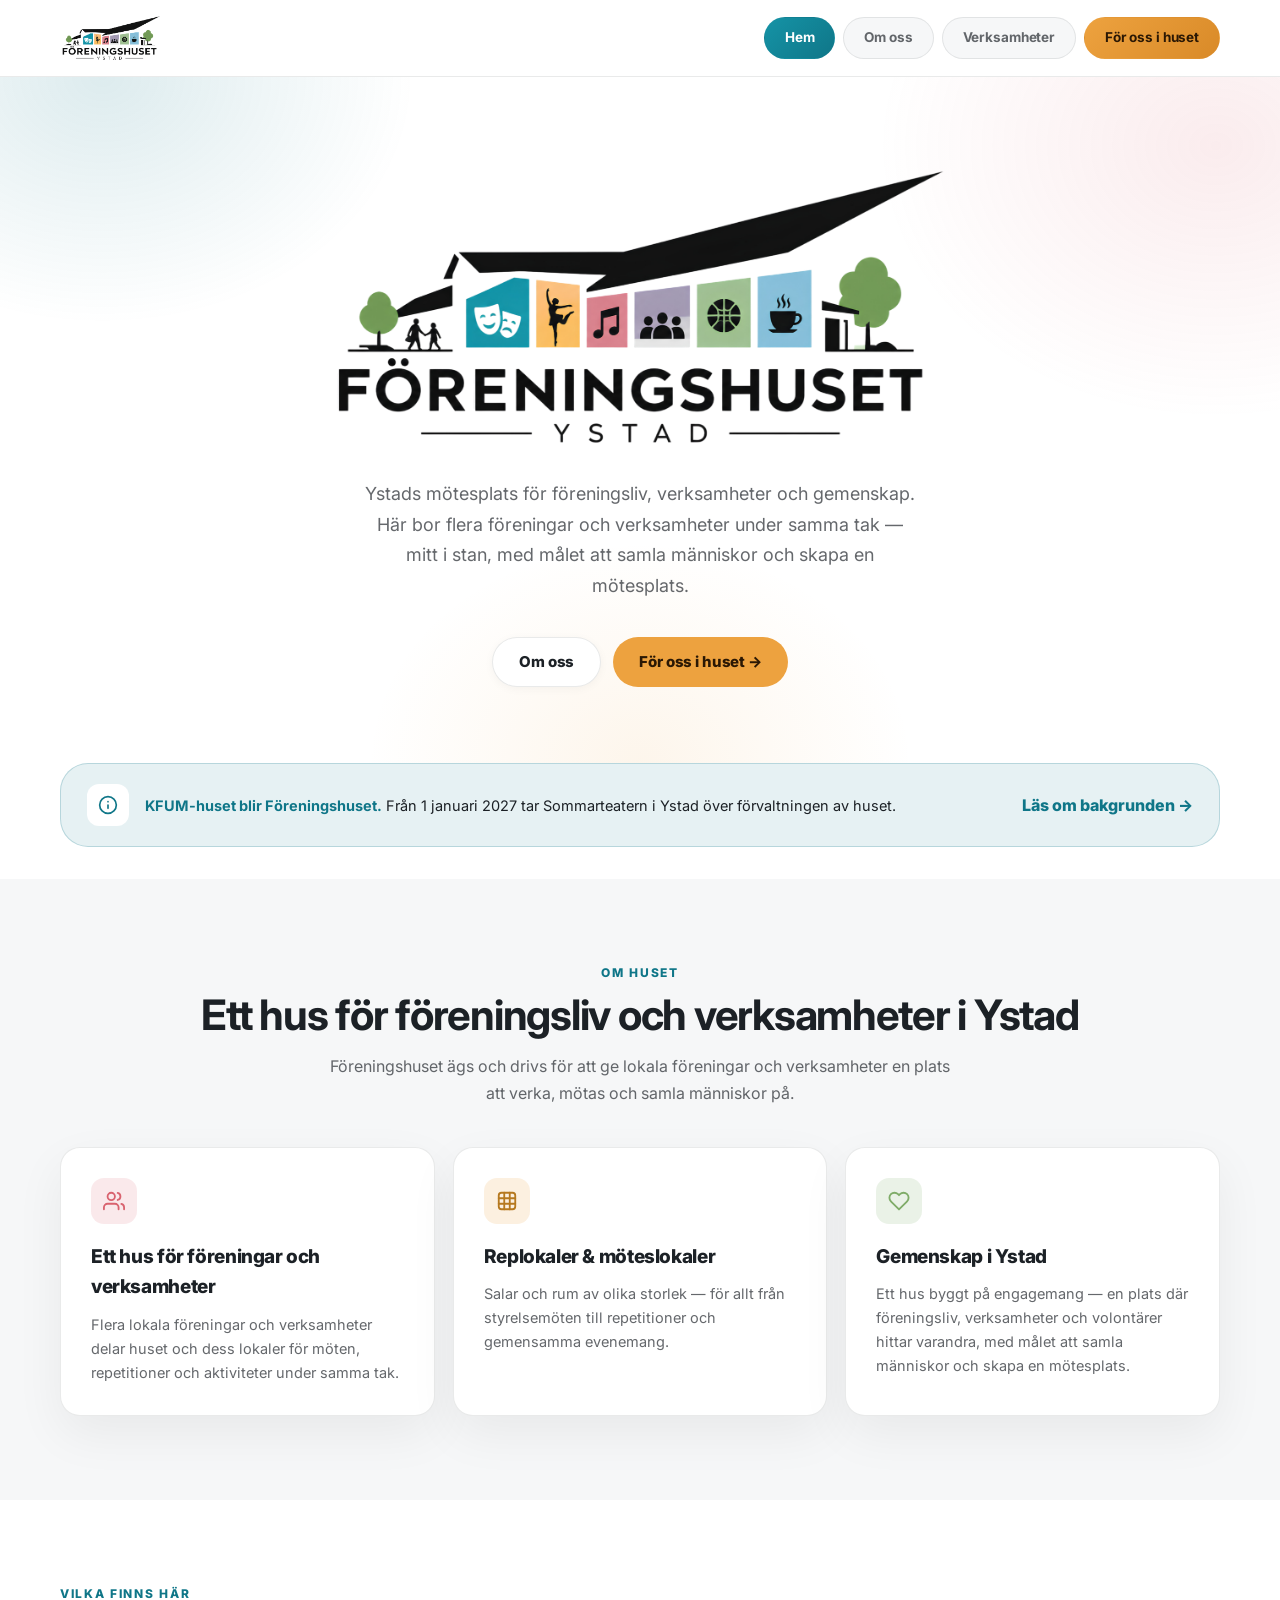
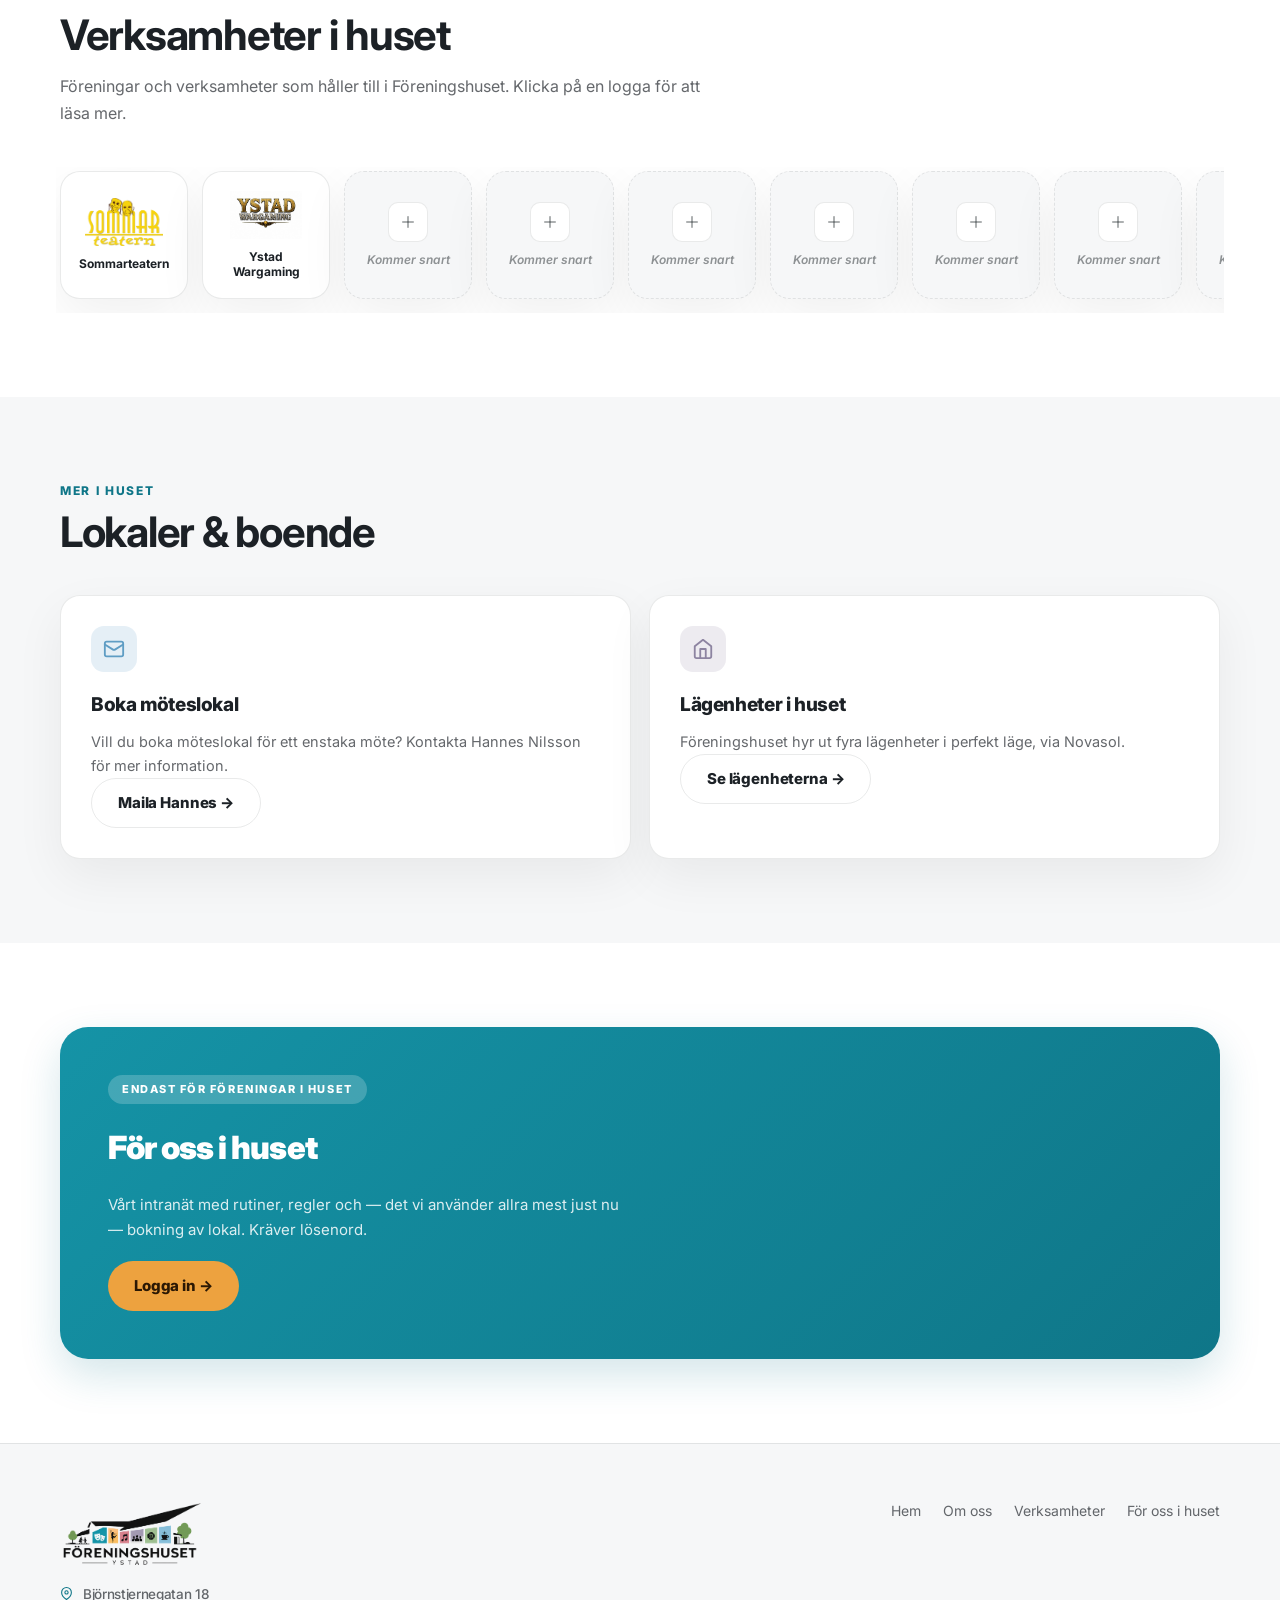
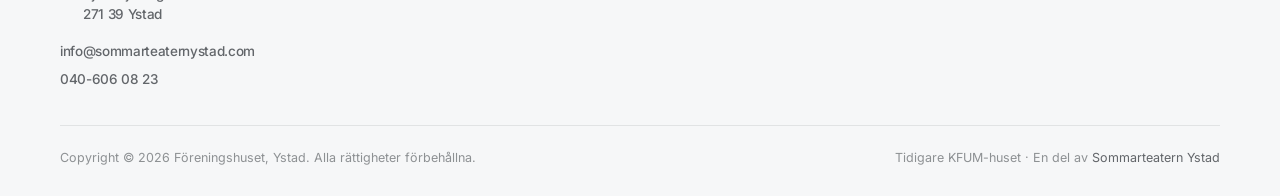
==== commit 2a711569: "Ny sida om förvaltningsövergången (bakgrund.html) Bygger på innehållet i "Föreningshuset – folder.pd" ====
--- a/index.html
+++ b/index.html
@@ -8,7 +8,7 @@
   <link rel="preconnect" href="https://fonts.googleapis.com">
   <link rel="preconnect" href="https://fonts.gstatic.com" crossorigin>
   <link href="https://fonts.googleapis.com/css2?family=Inter:ital,opsz,wght@0,14..32,300..900;1,14..32,300..900&display=swap" rel="stylesheet">
-  <link rel="stylesheet" href="css/style.css?v=4">
+  <link rel="stylesheet" href="css/style.css?v=5">
 </head>
 <body>
 
@@ -42,6 +42,19 @@
     </div>
   </section>
 
+  <!-- ═══ BAKGRUND-TEASER ═══ -->
+  <section class="section" style="padding: 0 0 32px;">
+    <div class="container">
+      <a href="bakgrund.html" class="announcement-banner">
+        <span class="announcement-banner-icon">
+          <svg width="20" height="20" viewBox="0 0 24 24" fill="none" stroke="currentColor" stroke-width="2" stroke-linecap="round" stroke-linejoin="round" aria-hidden="true"><path d="M12 16v-4"/><path d="M12 8h.01"/><circle cx="12" cy="12" r="10"/></svg>
+        </span>
+        <span class="announcement-banner-text"><strong>KFUM-huset blir Föreningshuset.</strong> Från 1 januari 2027 tar Sommarteatern i Ystad över förvaltningen av huset.</span>
+        <span class="announcement-banner-arrow">Läs om bakgrunden →</span>
+      </a>
+    </div>
+  </section>
+
   <!-- ═══ VAD ÄR FÖRENINGSHUSET ═══ -->
   <section class="section on-soft">
     <div class="container">
--- a/css/style.css
+++ b/css/style.css
@@ -1857,6 +1857,148 @@
 .footer-sub a:hover { color: var(--primary); }
 
 /* ══════════════════════════════════════════════
+   BAKGRUND-SIDAN — om förvaltningsövergången
+══════════════════════════════════════════════ */
+
+/* Teaser-banner på startsidan som länkar till bakgrund.html */
+.announcement-banner {
+  display: flex;
+  align-items: center;
+  gap: 16px;
+  background: var(--primary-soft);
+  border: 1.5px solid rgba(15, 118, 136, 0.22);
+  border-radius: var(--radius-lg);
+  padding: 20px 26px;
+  text-decoration: none;
+  transition: transform 0.2s, box-shadow 0.2s;
+}
+.announcement-banner:hover { transform: translateY(-2px); box-shadow: var(--shadow); }
+
+.announcement-banner-icon {
+  flex-shrink: 0;
+  width: 42px;
+  height: 42px;
+  border-radius: 12px;
+  background: #fff;
+  color: var(--primary);
+  display: flex;
+  align-items: center;
+  justify-content: center;
+}
+
+.announcement-banner-text { flex: 1; font-size: 14.5px; color: var(--text); line-height: 1.5; }
+.announcement-banner-text strong { color: var(--primary); }
+
+.announcement-banner-arrow { flex-shrink: 0; font-weight: 800; color: var(--primary); white-space: nowrap; }
+
+/* Tidslinje ("Vägen hit") */
+.timeline {
+  display: grid;
+  grid-template-columns: repeat(3, 1fr);
+  gap: 24px;
+  position: relative;
+}
+.timeline::before {
+  content: '';
+  position: absolute;
+  top: 24px;
+  left: 0;
+  right: 0;
+  height: 2px;
+  background: var(--line);
+}
+.timeline-step { position: relative; }
+.timeline-dot {
+  display: inline-flex;
+  align-items: center;
+  justify-content: center;
+  width: 48px;
+  height: 48px;
+  border-radius: 50%;
+  font-weight: 900;
+  font-size: 12px;
+  color: #fff;
+  margin-bottom: 14px;
+  box-shadow: 0 8px 20px rgba(0, 0, 0, 0.12);
+}
+.timeline-dot--amber { background: var(--amber); color: #2b1804; }
+.timeline-dot--coral { background: var(--coral); }
+.timeline-dot--primary { background: var(--primary); }
+.timeline-step h4 { margin: 0 0 6px; font-size: 15.5px; font-weight: 800; }
+.timeline-step p { margin: 0; font-size: 13.5px; color: var(--muted); line-height: 1.6; }
+
+/* Stora cirkelstatistik */
+.stat-circles {
+  display: flex;
+  flex-wrap: wrap;
+  gap: 24px;
+  justify-content: center;
+}
+.stat-circle {
+  width: 190px;
+  height: 190px;
+  border-radius: 50%;
+  display: flex;
+  flex-direction: column;
+  align-items: center;
+  justify-content: center;
+  text-align: center;
+  padding: 20px;
+  color: #fff;
+}
+.stat-circle--primary { background: linear-gradient(135deg, var(--primary-light), var(--primary)); }
+.stat-circle--amber { background: linear-gradient(135deg, var(--amber-light), var(--amber)); color: #2b1804; }
+.stat-circle--sky { background: linear-gradient(135deg, #7fb4d6, var(--sky)); }
+.stat-circle-number { font-size: 34px; font-weight: 900; letter-spacing: -0.02em; }
+.stat-circle-label { font-size: 12.5px; font-weight: 700; margin-top: 6px; line-height: 1.4; }
+
+/* Taggar ("Huset ska präglas av") */
+.tag-pills { display: flex; flex-wrap: wrap; gap: 10px; margin: 12px 0 16px; }
+.tag-pill {
+  display: inline-flex;
+  background: #fff;
+  border: 1px solid var(--line);
+  border-radius: 999px;
+  padding: 8px 18px;
+  font-size: 13.5px;
+  font-weight: 800;
+  color: var(--text);
+}
+
+/* Ansvarsområden-grid */
+.responsibility-grid {
+  display: grid;
+  grid-template-columns: repeat(3, 1fr);
+  gap: 18px 24px;
+}
+.responsibility-item { display: flex; align-items: center; gap: 12px; font-weight: 700; font-size: 14.5px; }
+.responsibility-icon {
+  flex-shrink: 0;
+  width: 36px;
+  height: 36px;
+  border-radius: 10px;
+  background: var(--bg-soft);
+  color: var(--primary);
+  display: flex;
+  align-items: center;
+  justify-content: center;
+}
+
+/* Framhävd ruta (gradient, vit text) */
+.emphasis-box {
+  background: linear-gradient(135deg, var(--primary-light), var(--primary));
+  border-radius: var(--radius-lg);
+  padding: 32px;
+  color: #fff;
+  display: flex;
+  gap: 18px;
+  align-items: flex-start;
+}
+.emphasis-box .card-icon { background: rgba(255, 255, 255, 0.2); color: #fff; margin-bottom: 0; flex-shrink: 0; }
+.emphasis-box h3 { margin: 0 0 8px; font-size: 19px; font-weight: 800; color: #fff; }
+.emphasis-box p { margin: 0; font-size: 14.5px; line-height: 1.65; color: rgba(255, 255, 255, 0.9); }
+
+/* ══════════════════════════════════════════════
    RESPONSIVE
 ══════════════════════════════════════════════ */
 
@@ -1873,4 +2015,17 @@
   .auth-card { padding: 34px 26px; }
   .form-card { padding: 26px; }
   .footer-top { flex-direction: column; }
-}
+
+  .announcement-banner { flex-direction: column; align-items: flex-start; }
+  .announcement-banner-arrow { align-self: flex-end; }
+
+  .timeline { grid-template-columns: 1fr; gap: 28px; }
+  .timeline::before { display: none; }
+
+  .stat-circle { width: 150px; height: 150px; }
+  .stat-circle-number { font-size: 26px; }
+
+  .responsibility-grid { grid-template-columns: 1fr 1fr; }
+
+  .emphasis-box { flex-direction: column; }
+}
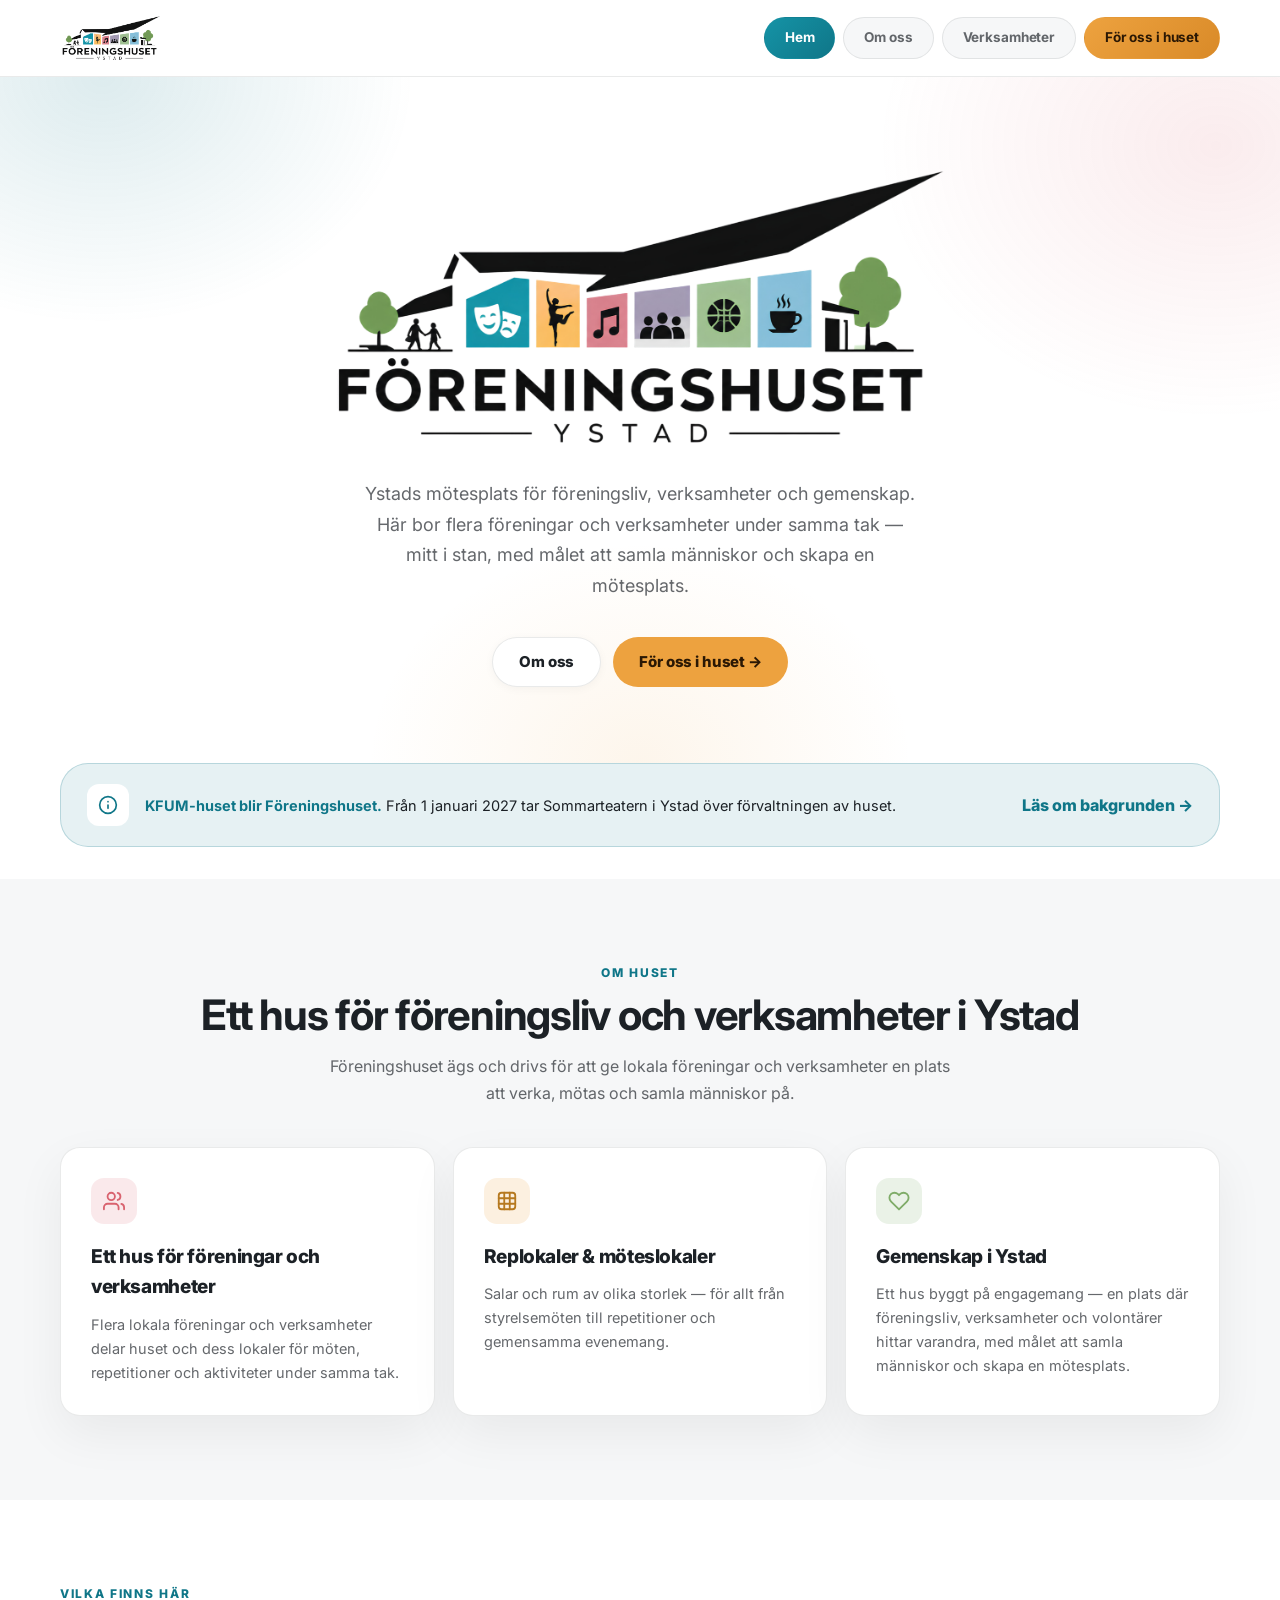
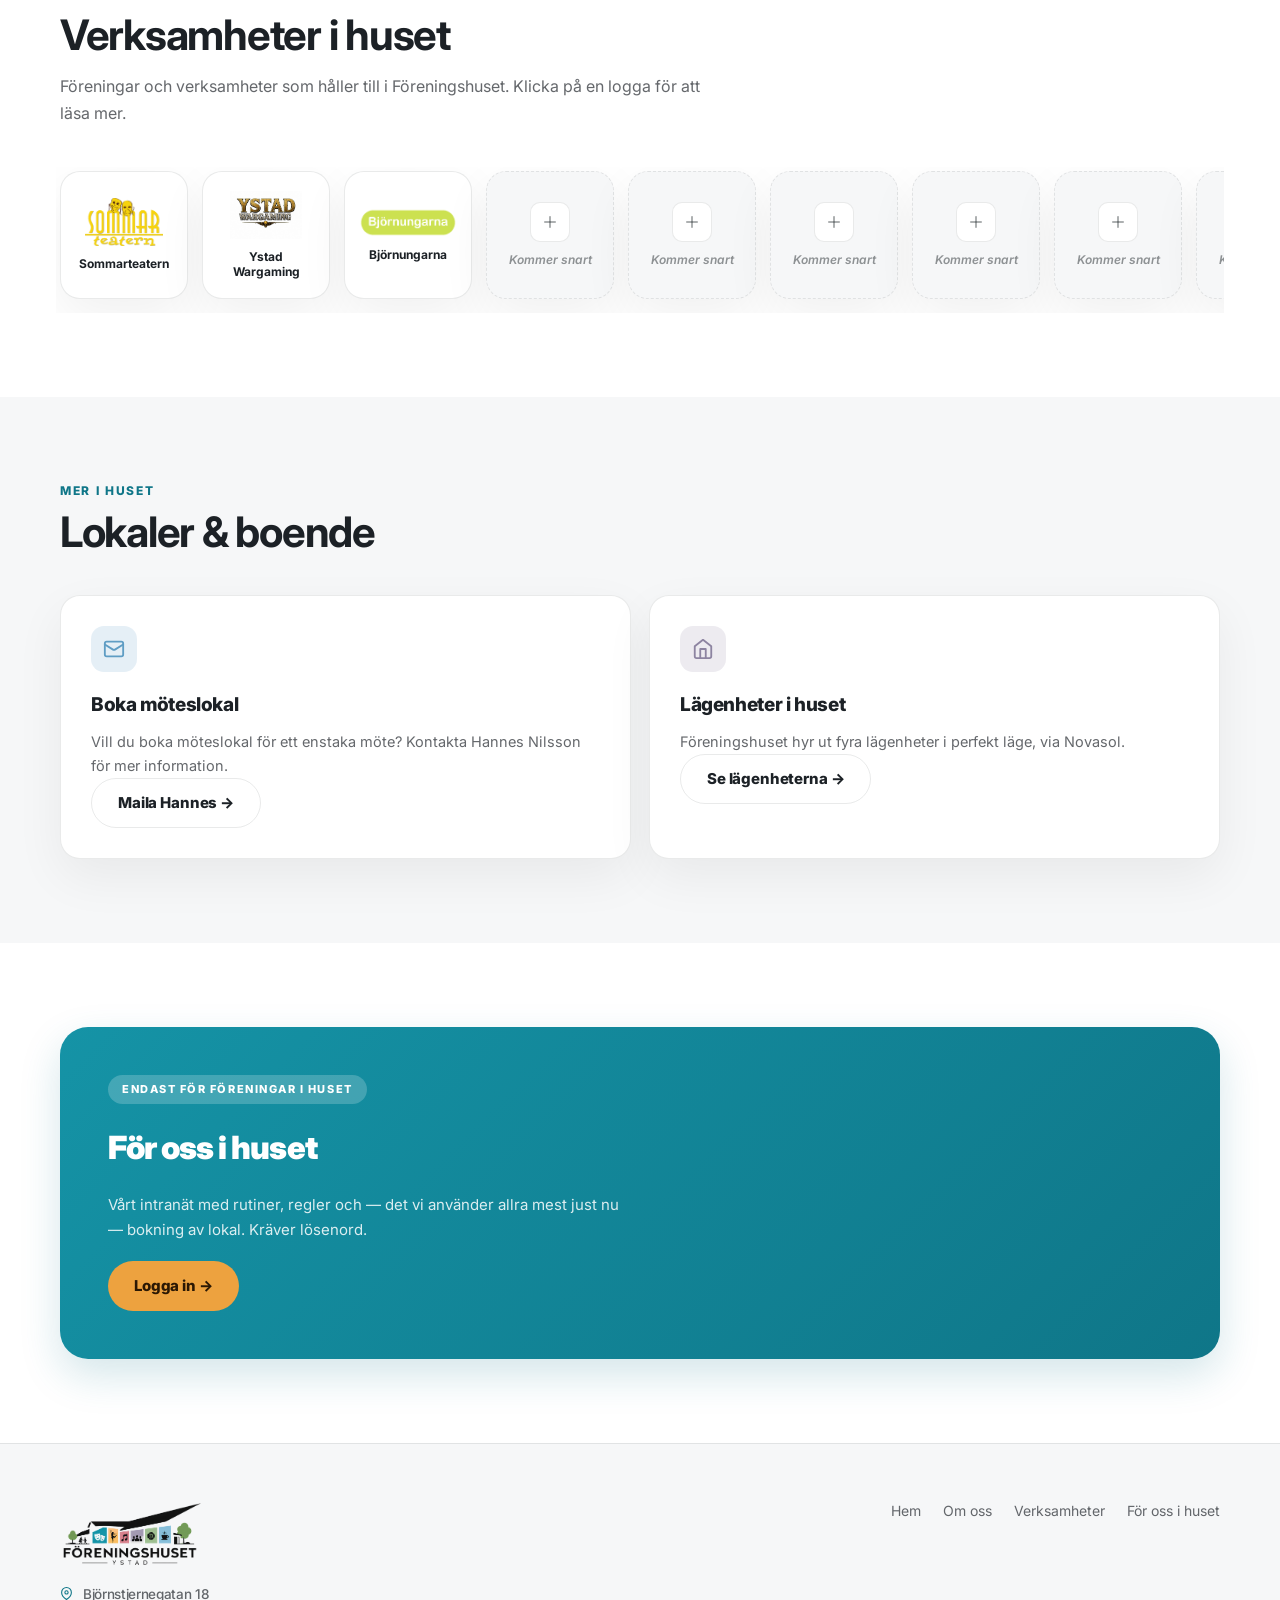
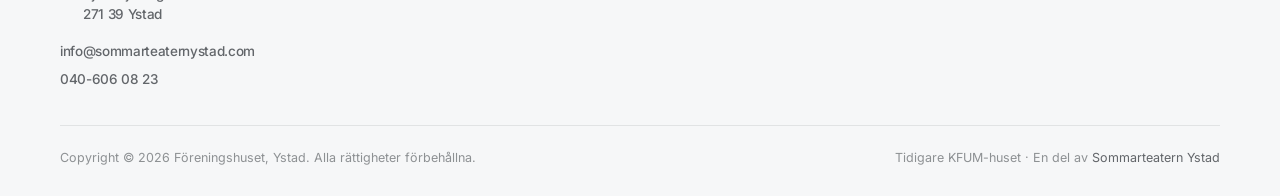
==== commit 51c6b37b: "Lägg till Björnungarnas förskola som verksamhet Hämtade beskrivningstext från bjornungarna.se (försk" ====
--- a/index.html
+++ b/index.html
@@ -113,12 +113,10 @@
             <span class="venue-card-name">Ystad Wargaming</span>
           </a>
 
-        <div class="venue-card venue-card--placeholder" aria-hidden="true">
-          <div class="venue-placeholder-icon">
-            <svg width="18" height="18" viewBox="0 0 24 24" fill="none" stroke="currentColor" stroke-width="2" stroke-linecap="round" stroke-linejoin="round" aria-hidden="true"><line x1="12" y1="5" x2="12" y2="19"/><line x1="5" y1="12" x2="19" y2="12"/></svg>
-          </div>
-          <span class="venue-card-name">Kommer snart</span>
-        </div>
+          <a href="verksamheter.html" class="venue-card">
+            <img src="images/venues/bjornungarna.png" alt="Björnungarnas förskola">
+            <span class="venue-card-name">Björnungarna</span>
+          </a>
 
         <div class="venue-card venue-card--placeholder" aria-hidden="true">
           <div class="venue-placeholder-icon">
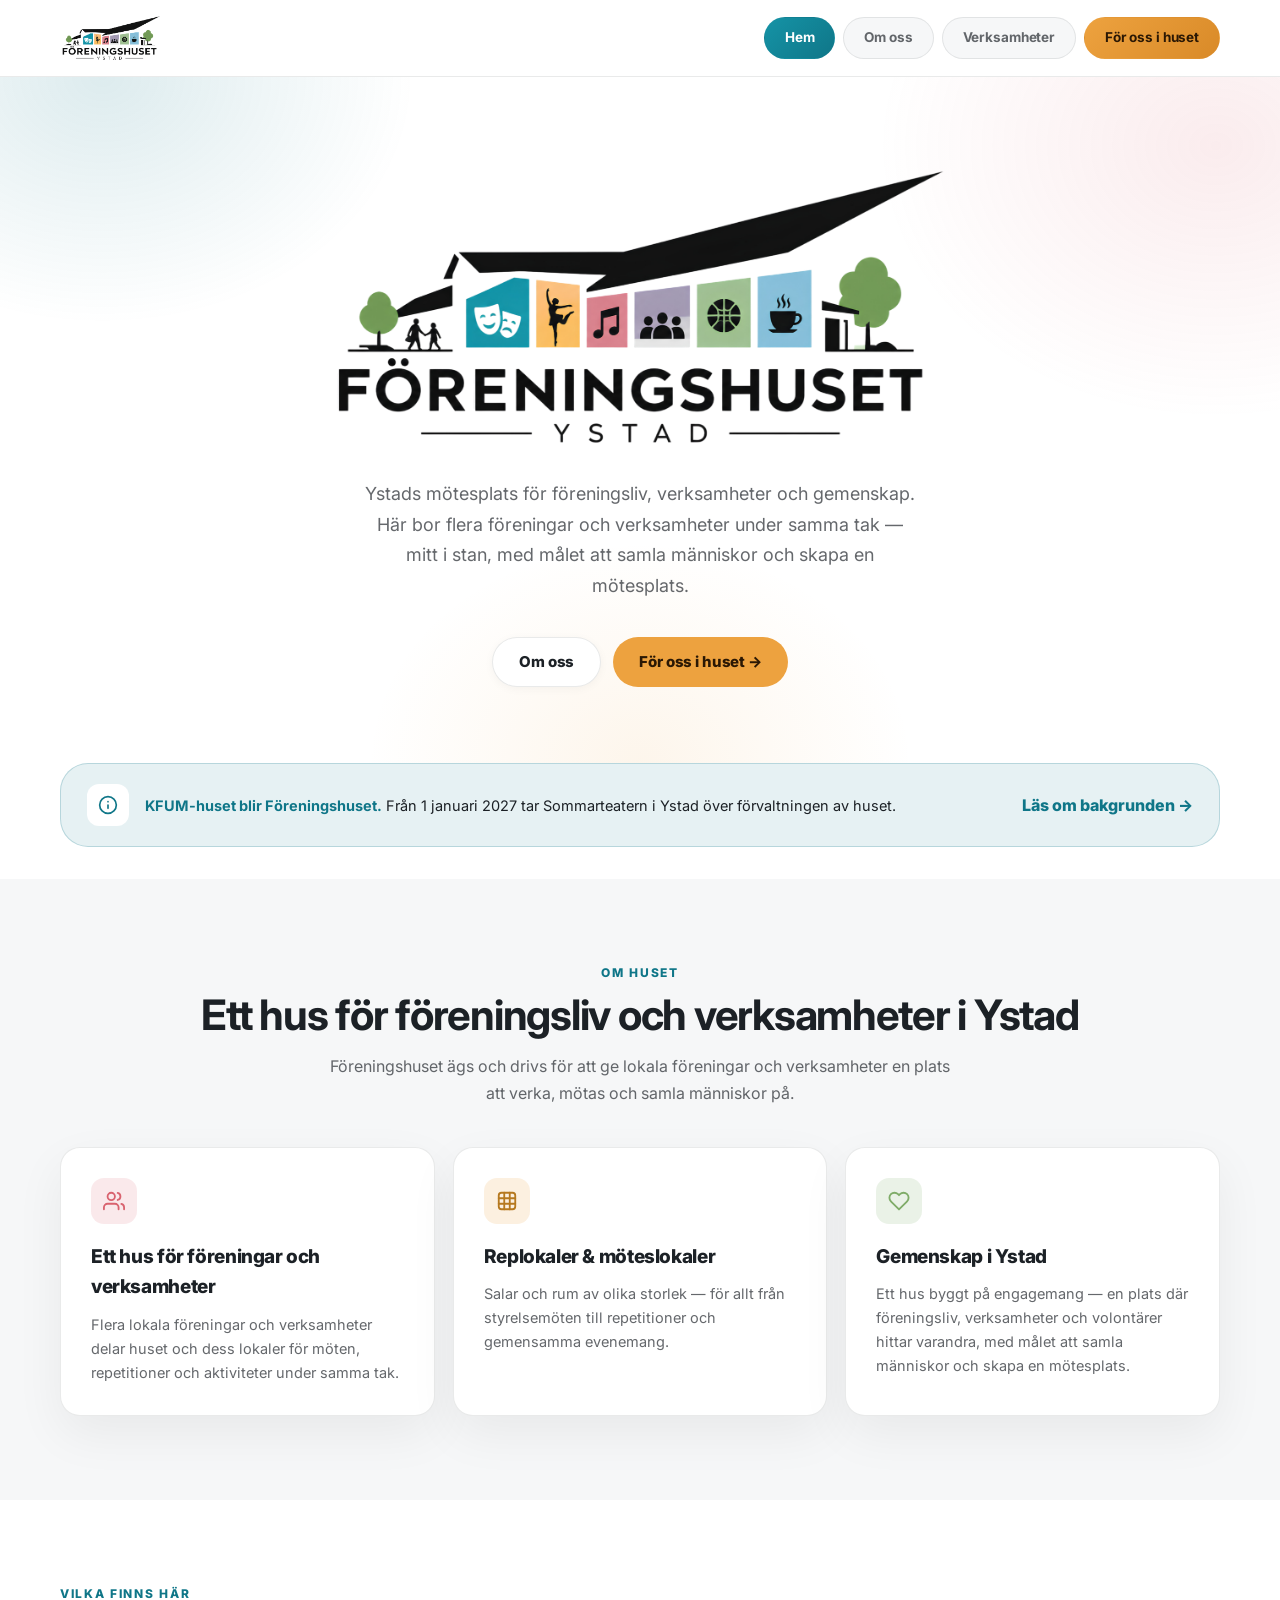
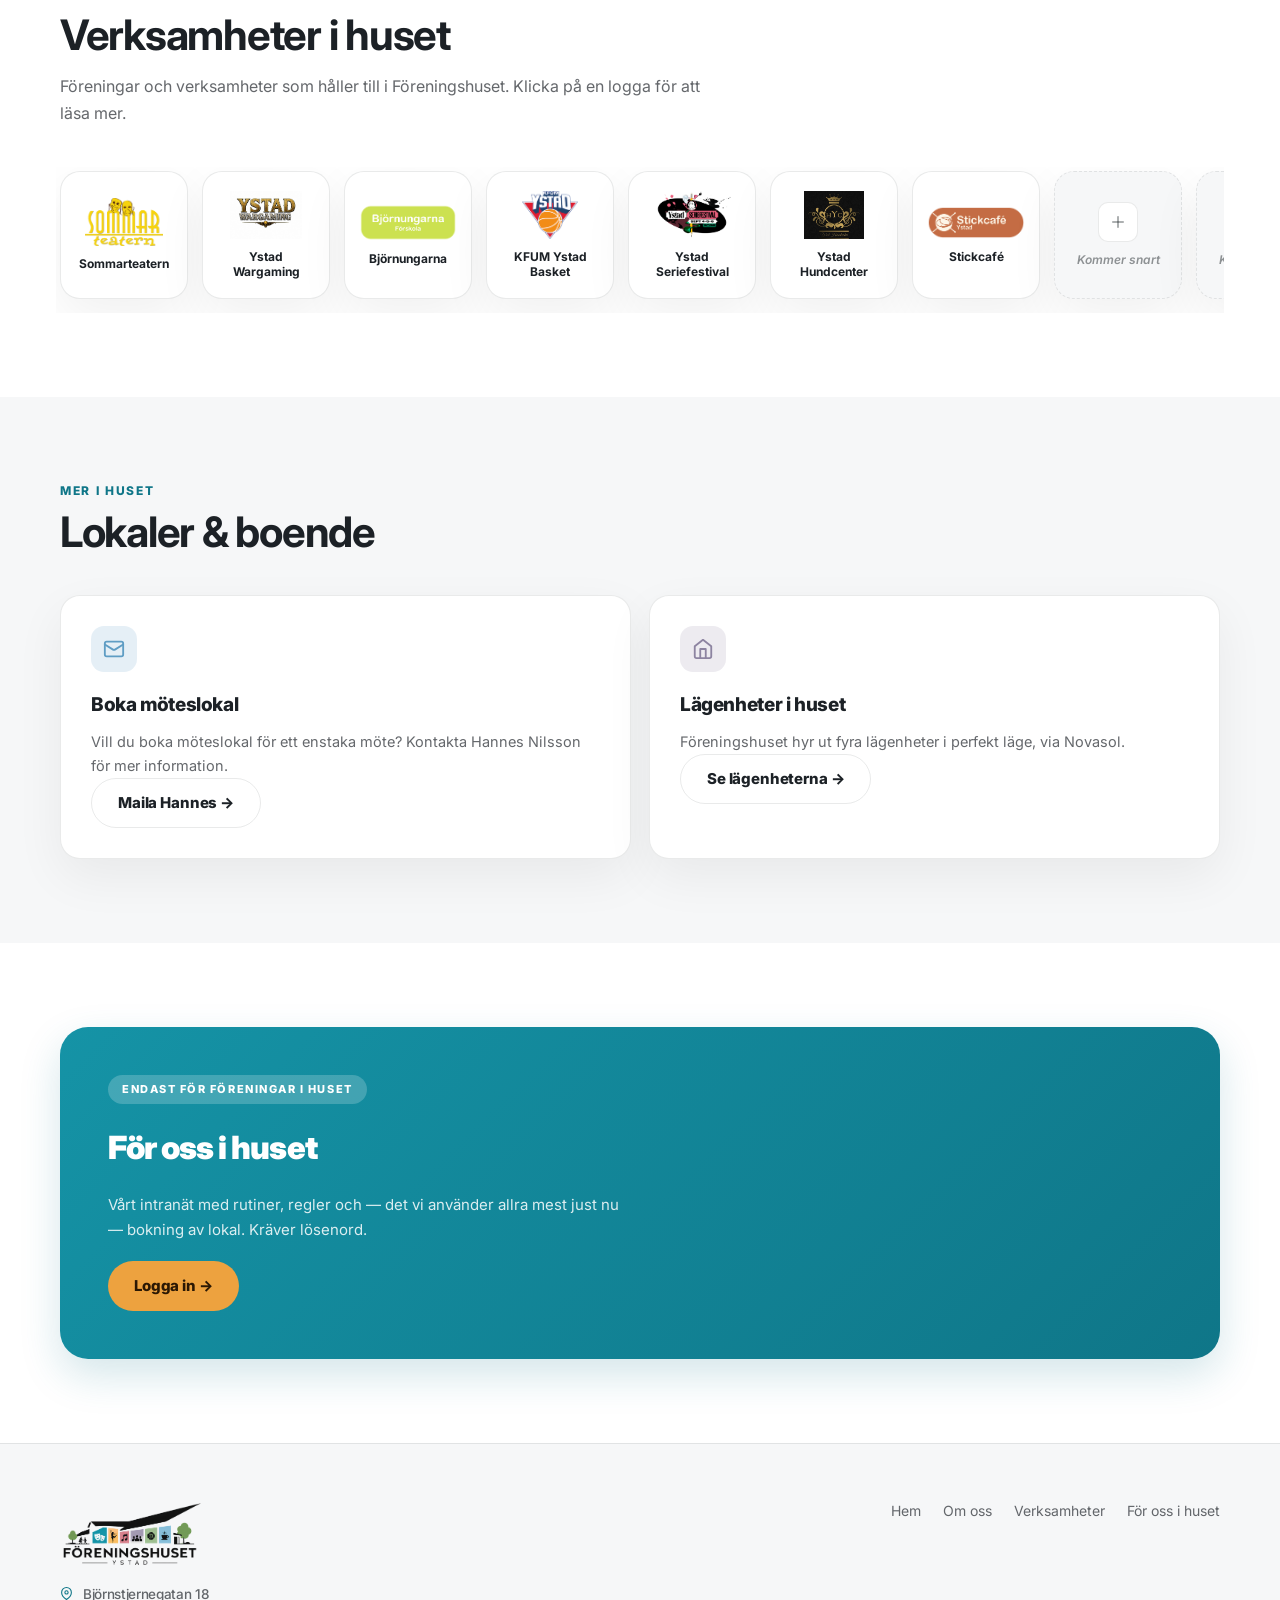
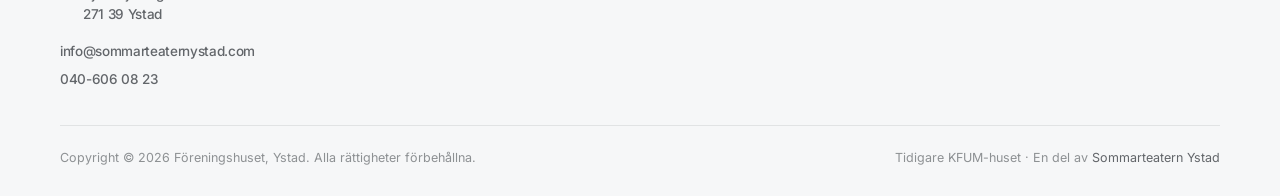
==== commit 94448045: "Lägg till fyra nya verksamheter + uppdatera Björnungarnas logga Nya verksamheter på verksamheter.htm" ====
--- a/index.html
+++ b/index.html
@@ -118,12 +118,25 @@
             <span class="venue-card-name">Björnungarna</span>
           </a>
 
-        <div class="venue-card venue-card--placeholder" aria-hidden="true">
-          <div class="venue-placeholder-icon">
-            <svg width="18" height="18" viewBox="0 0 24 24" fill="none" stroke="currentColor" stroke-width="2" stroke-linecap="round" stroke-linejoin="round" aria-hidden="true"><line x1="12" y1="5" x2="12" y2="19"/><line x1="5" y1="12" x2="19" y2="12"/></svg>
-          </div>
-          <span class="venue-card-name">Kommer snart</span>
-        </div>
+          <a href="verksamheter.html" class="venue-card">
+            <img src="images/venues/kfum-basket.png" alt="KFUM Ystad Basket">
+            <span class="venue-card-name">KFUM Ystad Basket</span>
+          </a>
+
+          <a href="verksamheter.html" class="venue-card">
+            <img src="images/venues/ystad-seriefestival.png" alt="Ystad Seriefestival">
+            <span class="venue-card-name">Ystad Seriefestival</span>
+          </a>
+
+          <a href="verksamheter.html" class="venue-card">
+            <img src="images/venues/ystad-hundcenter.jpg" alt="Ystad Hundcenter">
+            <span class="venue-card-name">Ystad Hundcenter</span>
+          </a>
+
+          <a href="verksamheter.html" class="venue-card">
+            <img src="images/venues/stickcafe.png" alt="Stickcafé Ystad">
+            <span class="venue-card-name">Stickcafé</span>
+          </a>
 
         <div class="venue-card venue-card--placeholder" aria-hidden="true">
           <div class="venue-placeholder-icon">
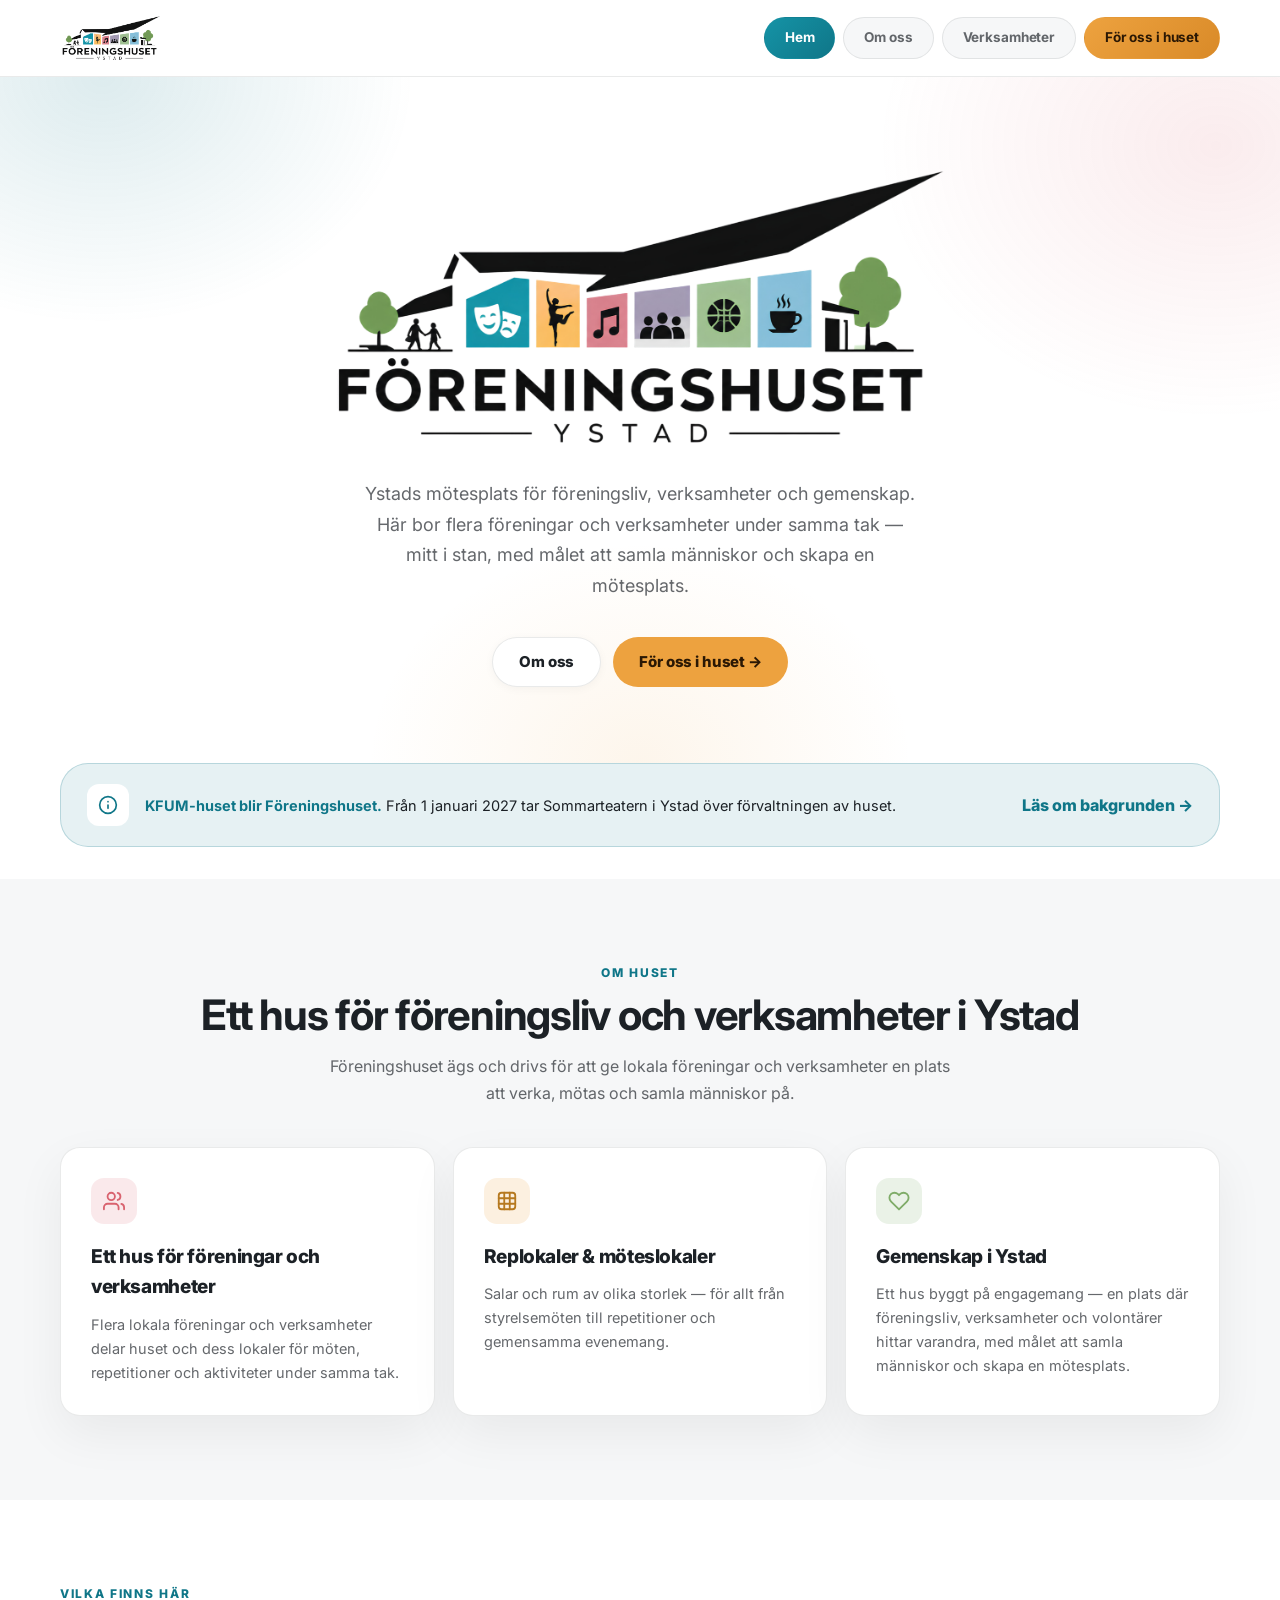
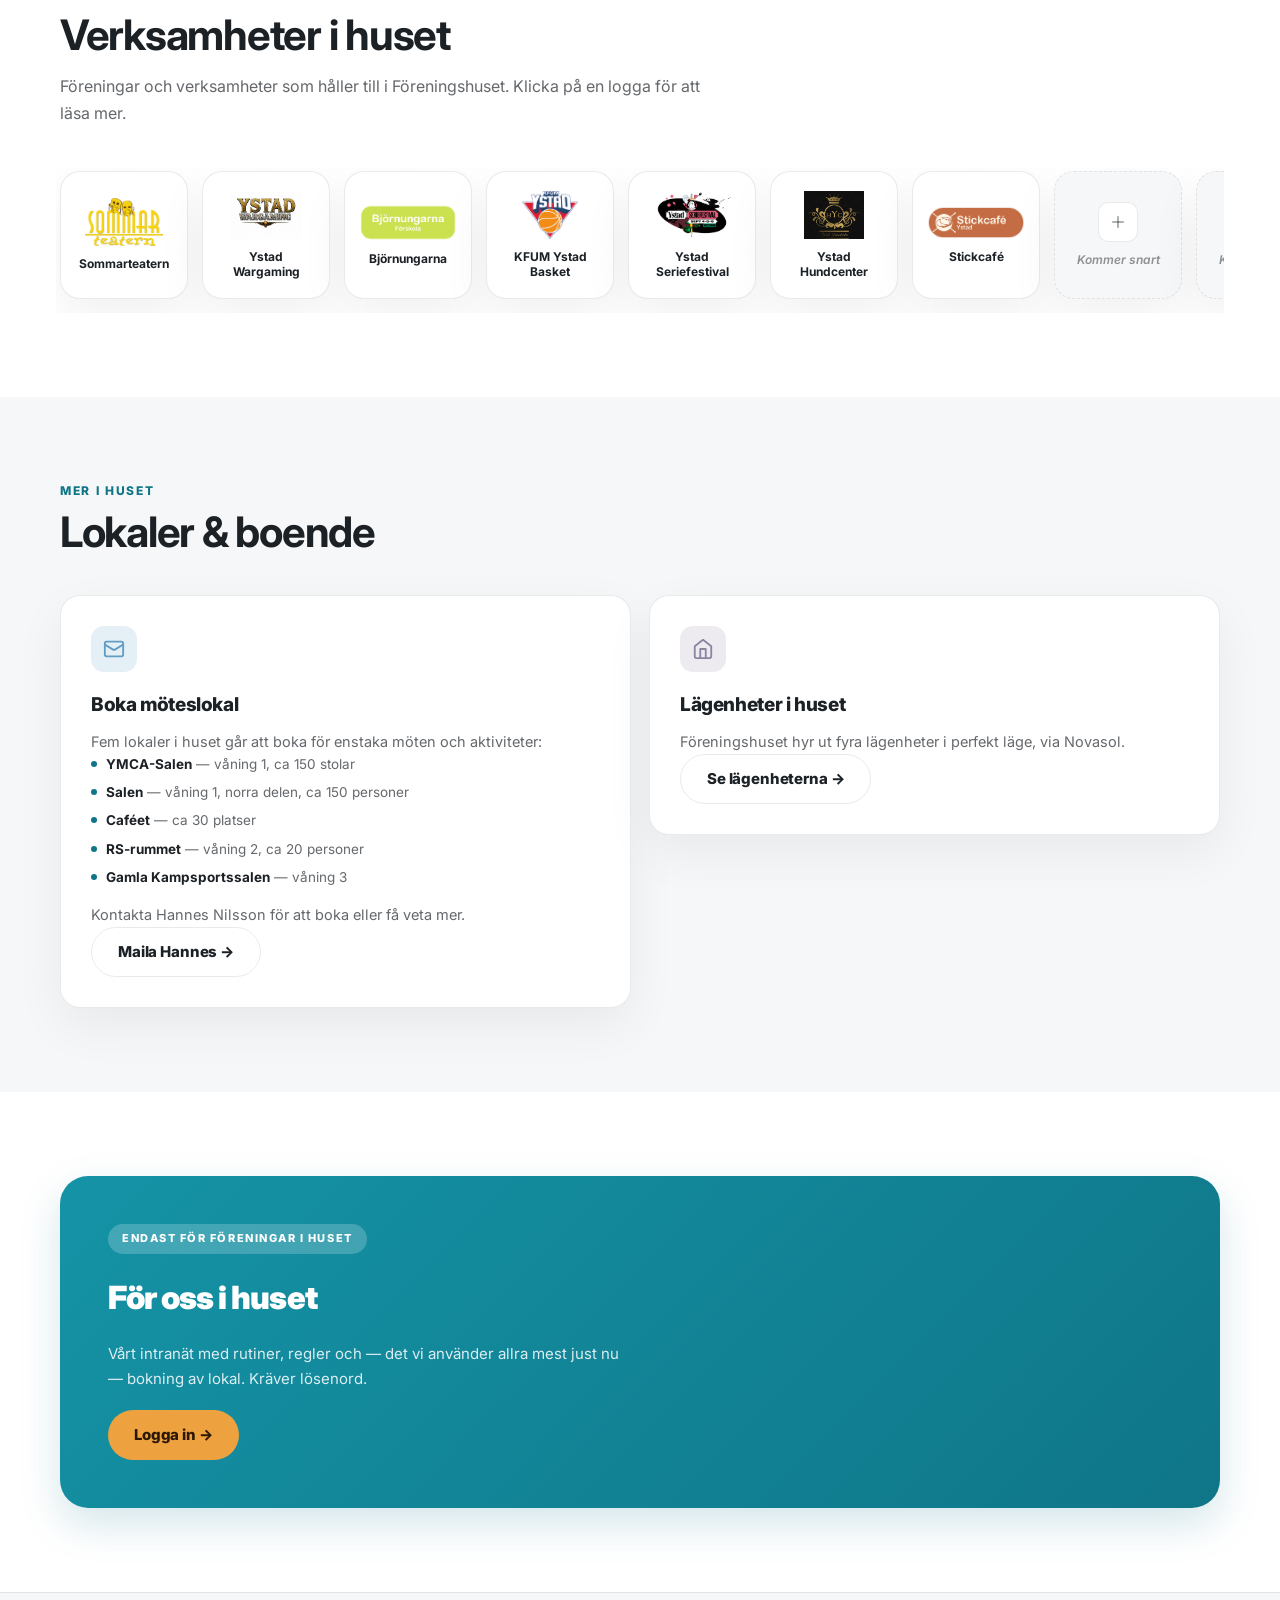
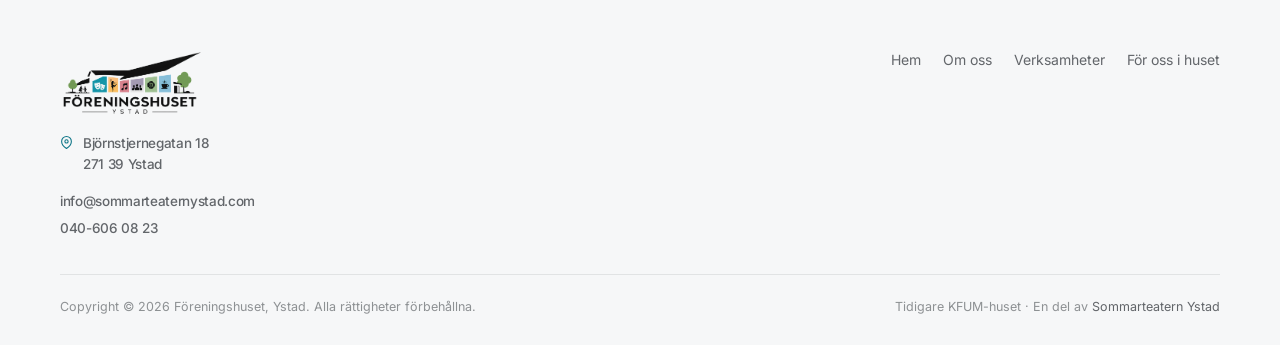
==== commit 9eb0ce4d: "Visa vilka lokaler som går att boka redan utan inloggning "Boka möteslokal"-kortet på startsidan lis" ====
--- a/index.html
+++ b/index.html
@@ -8,7 +8,7 @@
   <link rel="preconnect" href="https://fonts.googleapis.com">
   <link rel="preconnect" href="https://fonts.gstatic.com" crossorigin>
   <link href="https://fonts.googleapis.com/css2?family=Inter:ital,opsz,wght@0,14..32,300..900;1,14..32,300..900&display=swap" rel="stylesheet">
-  <link rel="stylesheet" href="css/style.css?v=5">
+  <link rel="stylesheet" href="css/style.css?v=6">
 </head>
 <body>
 
@@ -268,7 +268,15 @@
             <svg width="22" height="22" viewBox="0 0 24 24" fill="none" stroke="currentColor" stroke-width="2" stroke-linecap="round" stroke-linejoin="round" aria-hidden="true"><rect x="2" y="4" width="20" height="16" rx="2"/><path d="m22 7-8.97 5.7a1.94 1.94 0 0 1-2.06 0L2 7"/></svg>
           </div>
           <h3>Boka möteslokal</h3>
-          <p>Vill du boka möteslokal för ett enstaka möte? Kontakta Hannes Nilsson för mer information.</p>
+          <p>Fem lokaler i huset går att boka för enstaka möten och aktiviteter:</p>
+          <ul class="card-room-list">
+            <li><strong>YMCA-Salen</strong> — våning 1, ca 150 stolar</li>
+            <li><strong>Salen</strong> — våning 1, norra delen, ca 150 personer</li>
+            <li><strong>Caféet</strong> — ca 30 platser</li>
+            <li><strong>RS-rummet</strong> — våning 2, ca 20 personer</li>
+            <li><strong>Gamla Kampsportssalen</strong> — våning 3</li>
+          </ul>
+          <p>Kontakta Hannes Nilsson för att boka eller få veta mer.</p>
           <a href="mailto:hannes.nilsson@sommarteaternystad.com" class="btn btn-outline">Maila Hannes →</a>
         </article>
 
--- a/css/style.css
+++ b/css/style.css
@@ -460,10 +460,38 @@
 .card-grid-2 {
   display: grid;
   grid-template-columns: 1fr 1fr;
+  align-items: start;
   gap: 18px;
 }
 .card-grid > .card,
 .card-grid-2 > .card { min-width: 0; }
+
+.card-room-list {
+  list-style: none;
+  margin: 0 0 16px;
+  padding: 0;
+  display: flex;
+  flex-direction: column;
+  gap: 8px;
+}
+.card-room-list li {
+  font-size: 13.5px;
+  color: var(--muted);
+  line-height: 1.5;
+  padding-left: 15px;
+  position: relative;
+}
+.card-room-list li::before {
+  content: '';
+  position: absolute;
+  left: 0;
+  top: 7px;
+  width: 6px;
+  height: 6px;
+  border-radius: 50%;
+  background: var(--primary);
+}
+.card-room-list strong { color: var(--text); font-weight: 700; }
 @media (max-width: 640px) {
   .card-grid-2 { grid-template-columns: 1fr; }
 }
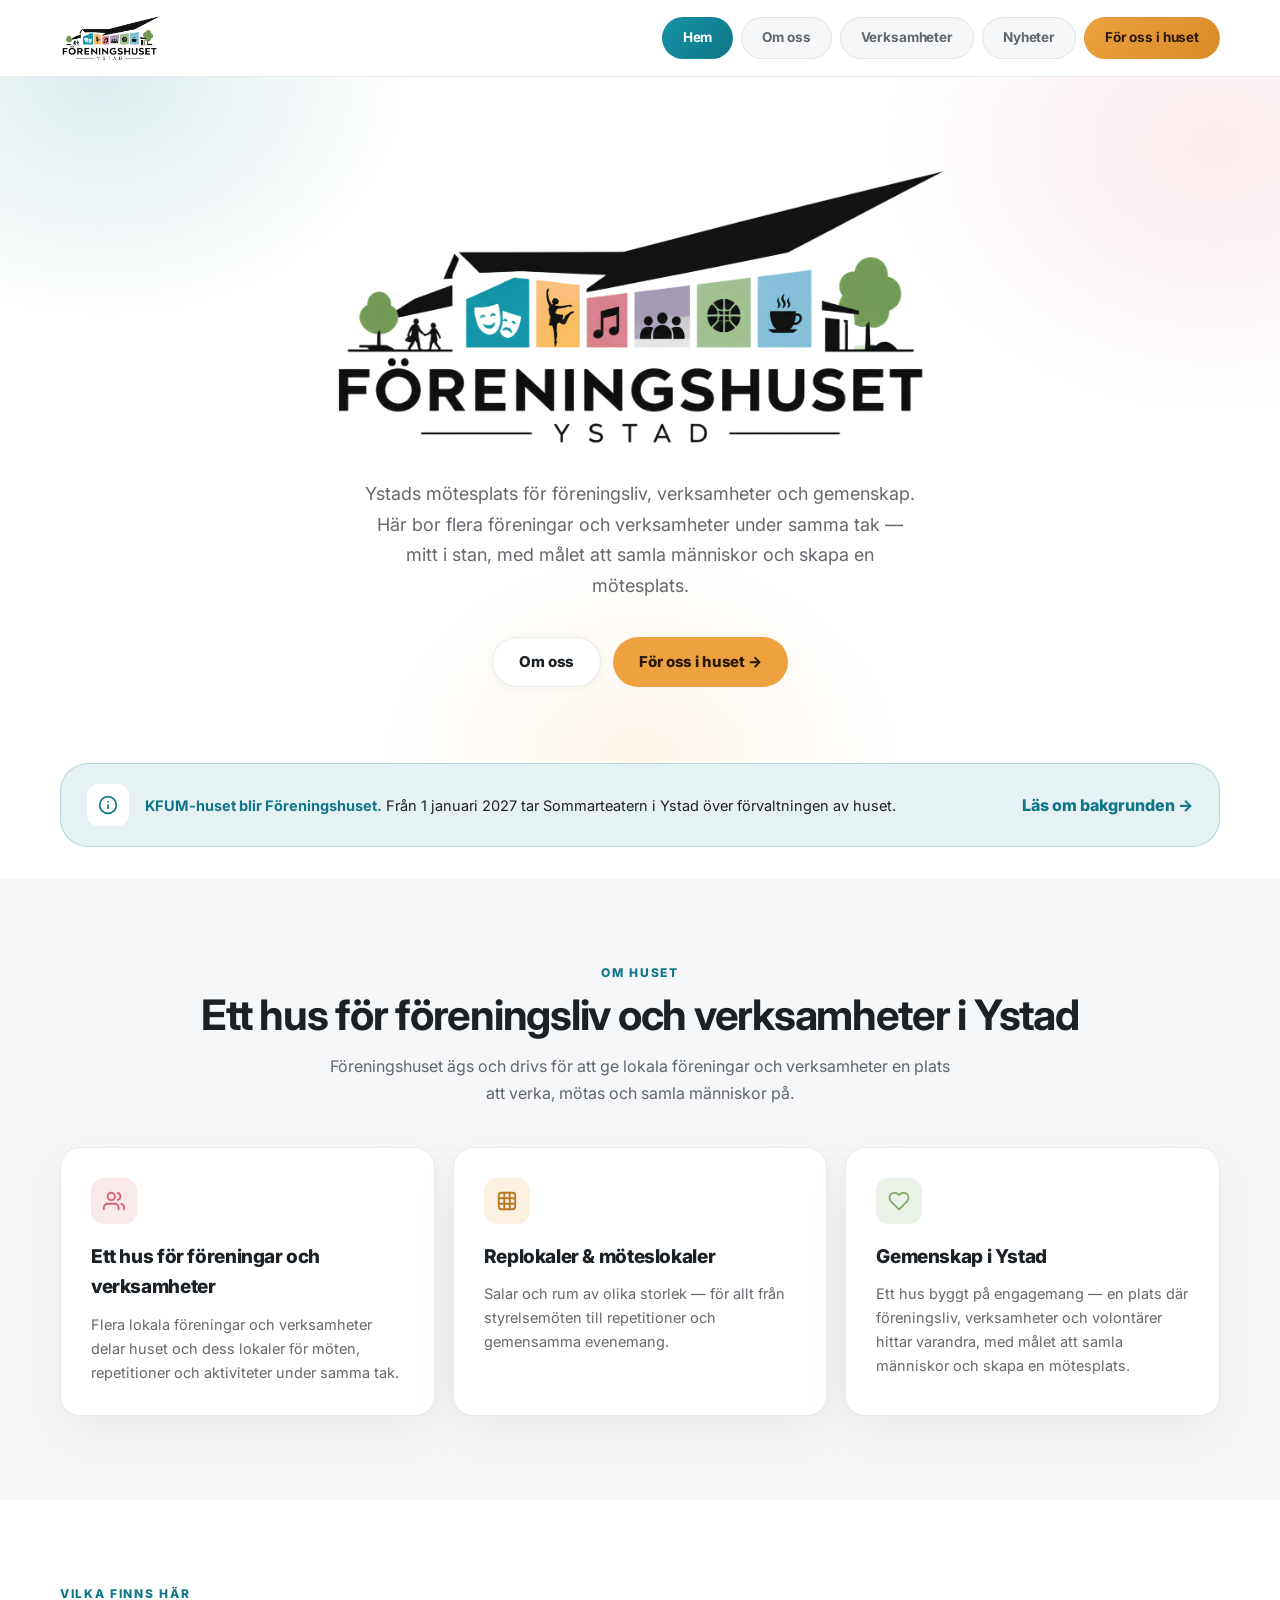
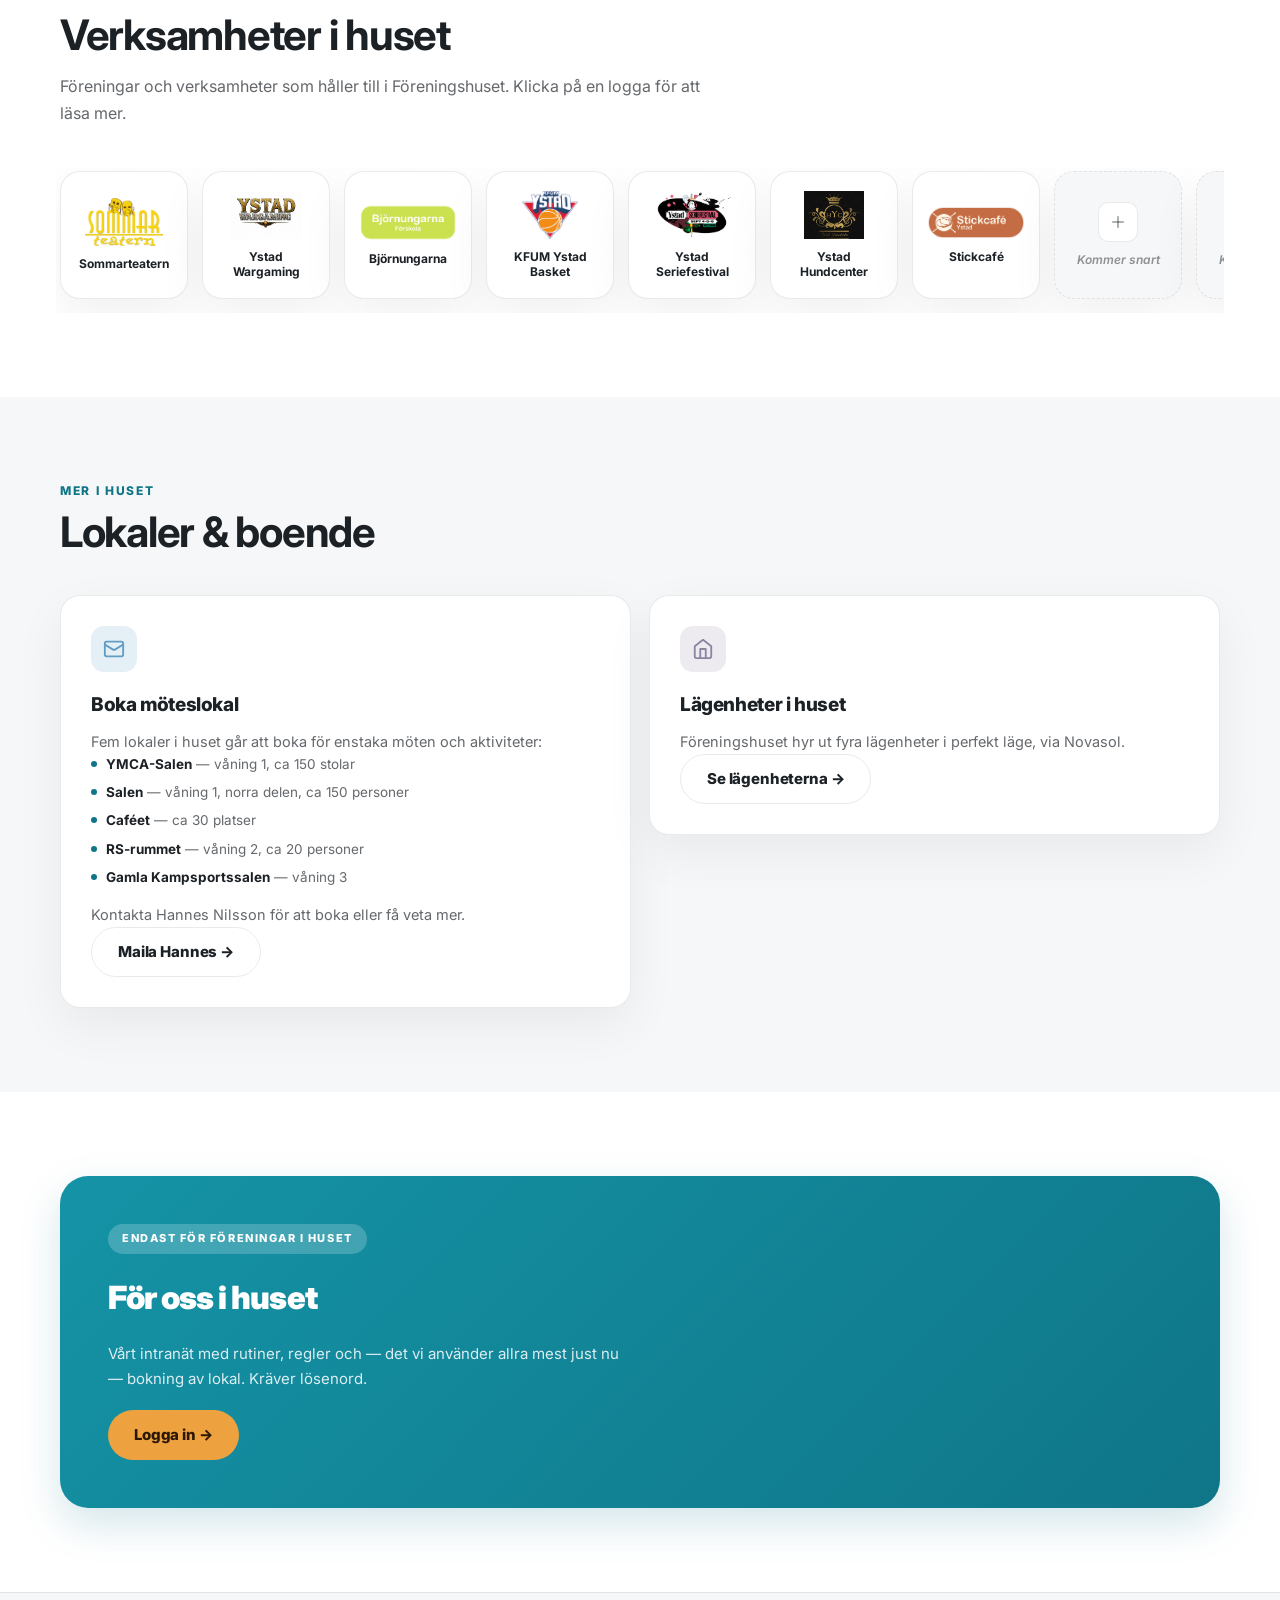
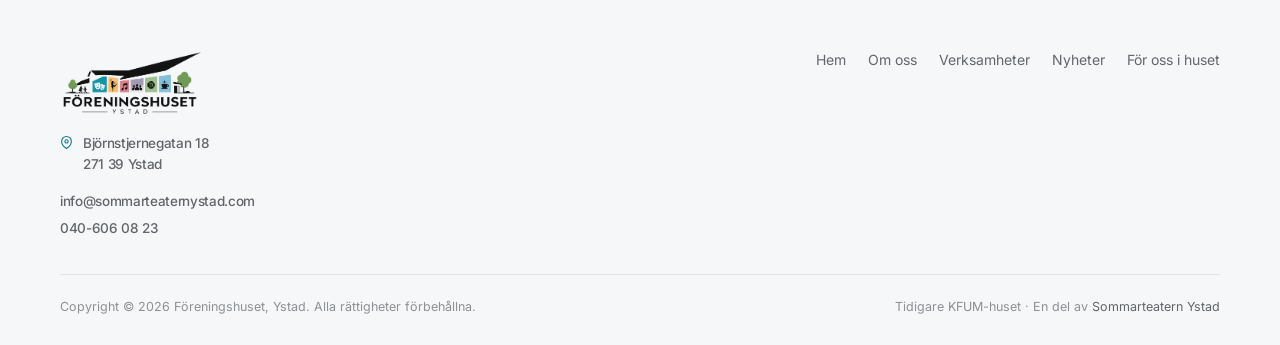
==== commit 75695dd6: "Favicon, Open Graph-delning, publik nyhetsblogg + sitemap/robots 1) Favicon — sajten saknade helt fa" ====
--- a/index.html
+++ b/index.html
@@ -5,10 +5,33 @@
   <meta name="viewport" content="width=device-width, initial-scale=1.0">
   <title>Föreningshuset — Ystad</title>
   <meta name="description" content="Föreningshuset i Ystad — mötesplats för föreningsliv, verksamheter och gemenskap.">
+  <link rel="canonical" href="https://föreningshusetystad.se/">
+
+  <link rel="icon" href="/favicon.ico" sizes="any">
+  <link rel="icon" href="/favicon-32x32.png" type="image/png" sizes="32x32">
+  <link rel="icon" href="/favicon-16x16.png" type="image/png" sizes="16x16">
+  <link rel="apple-touch-icon" href="/apple-touch-icon.png">
+  <link rel="manifest" href="/site.webmanifest">
+  <meta name="theme-color" content="#0f7688">
+
+  <meta property="og:type" content="website">
+  <meta property="og:site_name" content="Föreningshuset Ystad">
+  <meta property="og:locale" content="sv_SE">
+  <meta property="og:title" content="Föreningshuset — Ystad">
+  <meta property="og:description" content="Föreningshuset i Ystad — mötesplats för föreningsliv, verksamheter och gemenskap.">
+  <meta property="og:url" content="https://föreningshusetystad.se/">
+  <meta property="og:image" content="https://föreningshusetystad.se/images/og-image.png">
+  <meta property="og:image:width" content="1200">
+  <meta property="og:image:height" content="630">
+  <meta name="twitter:card" content="summary_large_image">
+  <meta name="twitter:title" content="Föreningshuset — Ystad">
+  <meta name="twitter:description" content="Föreningshuset i Ystad — mötesplats för föreningsliv, verksamheter och gemenskap.">
+  <meta name="twitter:image" content="https://föreningshusetystad.se/images/og-image.png">
+
   <link rel="preconnect" href="https://fonts.googleapis.com">
   <link rel="preconnect" href="https://fonts.gstatic.com" crossorigin>
   <link href="https://fonts.googleapis.com/css2?family=Inter:ital,opsz,wght@0,14..32,300..900;1,14..32,300..900&display=swap" rel="stylesheet">
-  <link rel="stylesheet" href="css/style.css?v=6">
+  <link rel="stylesheet" href="css/style.css?v=7">
 </head>
 <body>
 
@@ -22,6 +45,7 @@
         <a href="/" class="nav-pill is-active">Hem</a>
         <a href="om-oss.html" class="nav-pill">Om oss</a>
         <a href="verksamheter.html" class="nav-pill">Verksamheter</a>
+        <a href="nyheter.html" class="nav-pill">Nyheter</a>
         <a href="for-oss-i-huset.html" class="nav-pill nav-pill--cta">För oss i huset</a>
       </nav>
     </div>
@@ -327,6 +351,7 @@
           <a href="/">Hem</a>
           <a href="om-oss.html">Om oss</a>
           <a href="verksamheter.html">Verksamheter</a>
+          <a href="nyheter.html">Nyheter</a>
           <a href="for-oss-i-huset.html">För oss i huset</a>
         </nav>
       </div>
--- a/css/style.css
+++ b/css/style.css
@@ -1083,6 +1083,30 @@
   gap: 20px;
 }
 
+/* Publik nyhetsblogg (nyheter.html) */
+.blog-post-date {
+  margin: 0 0 8px;
+  font-size: 12.5px;
+  font-weight: 700;
+  text-transform: uppercase;
+  letter-spacing: 0.06em;
+  color: var(--muted-2);
+}
+.blog-post-title {
+  margin: 0 0 14px;
+  font-size: 24px;
+  font-weight: 800;
+  letter-spacing: -0.02em;
+  color: var(--text);
+}
+.blog-post-text {
+  margin: 0;
+  font-size: 15px;
+  line-height: 1.75;
+  color: var(--muted);
+  white-space: pre-line;
+}
+
 /* Praktiskt — genvägar som långa rader med egen symbol, alltid var sin rad
    (fler genvägar läggs till på samma sätt framöver). */
 .practical-buttons { display: flex; flex-direction: column; gap: 10px; }
